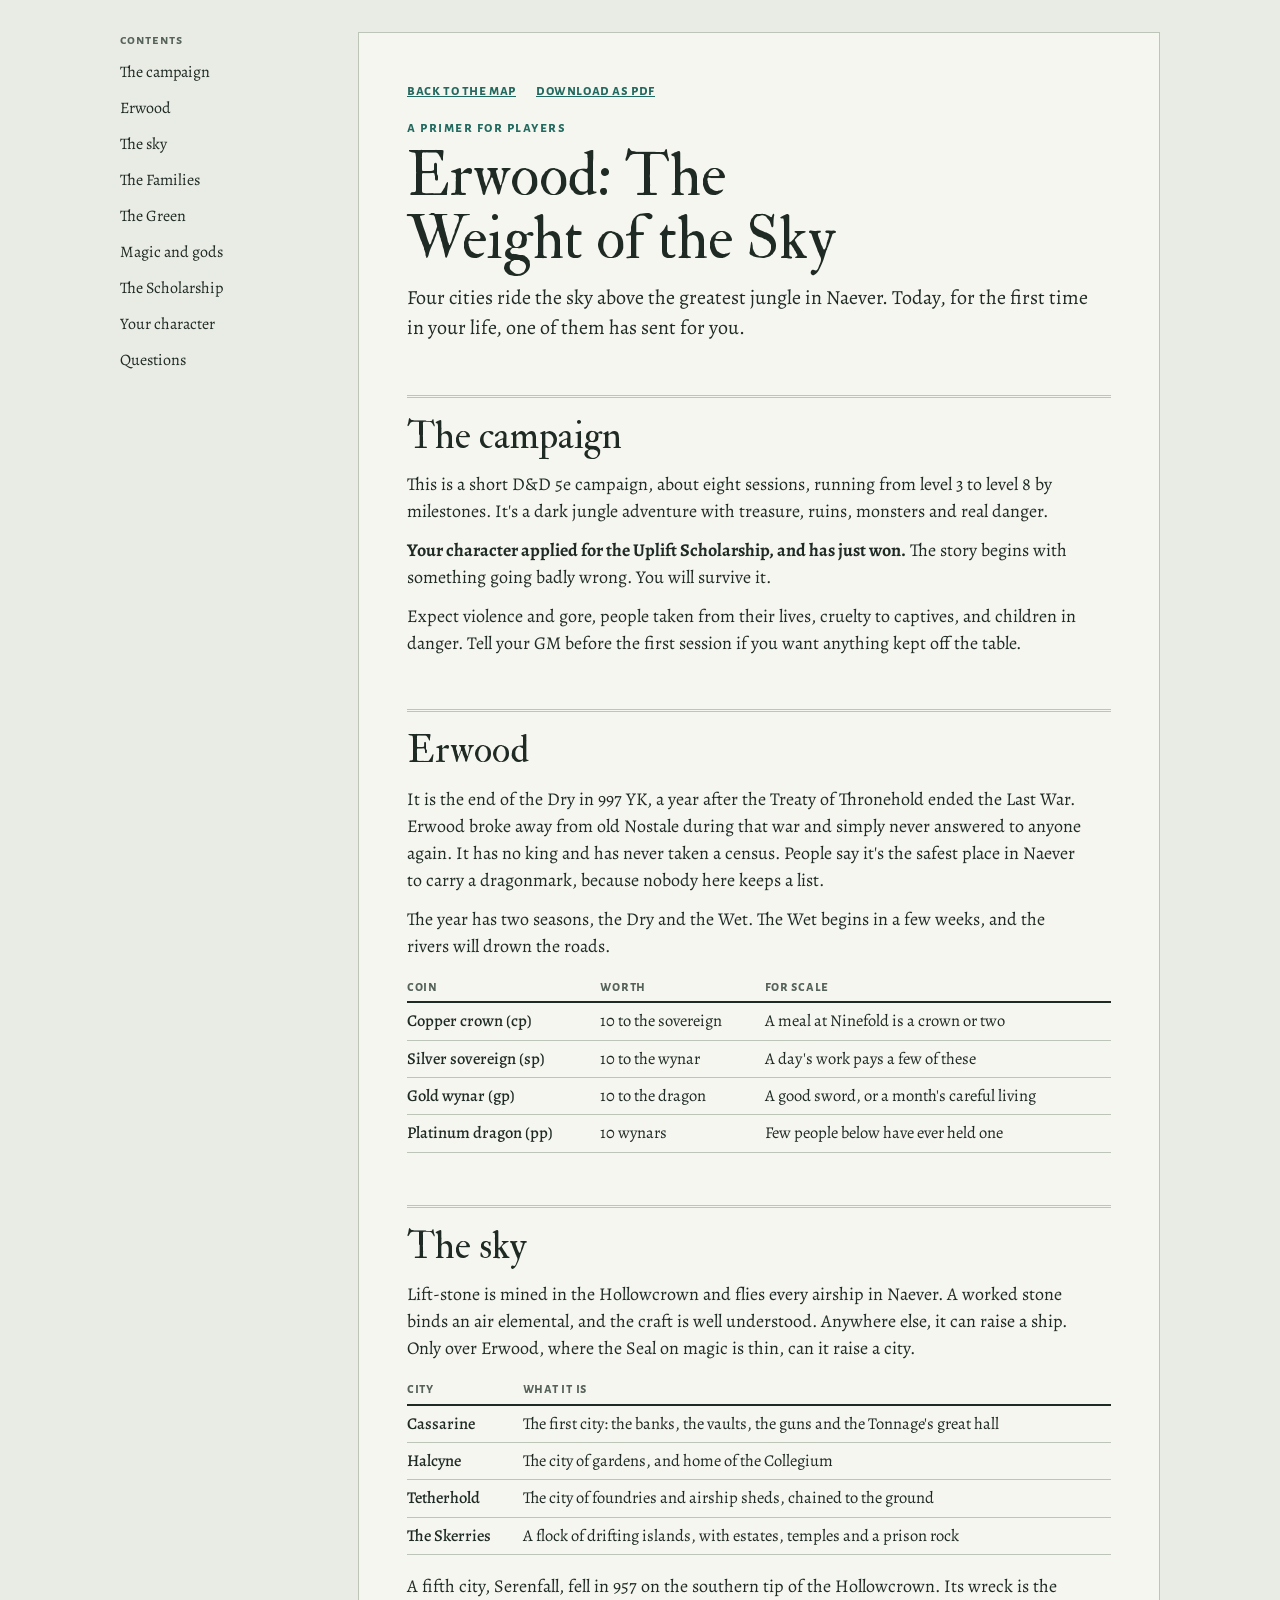
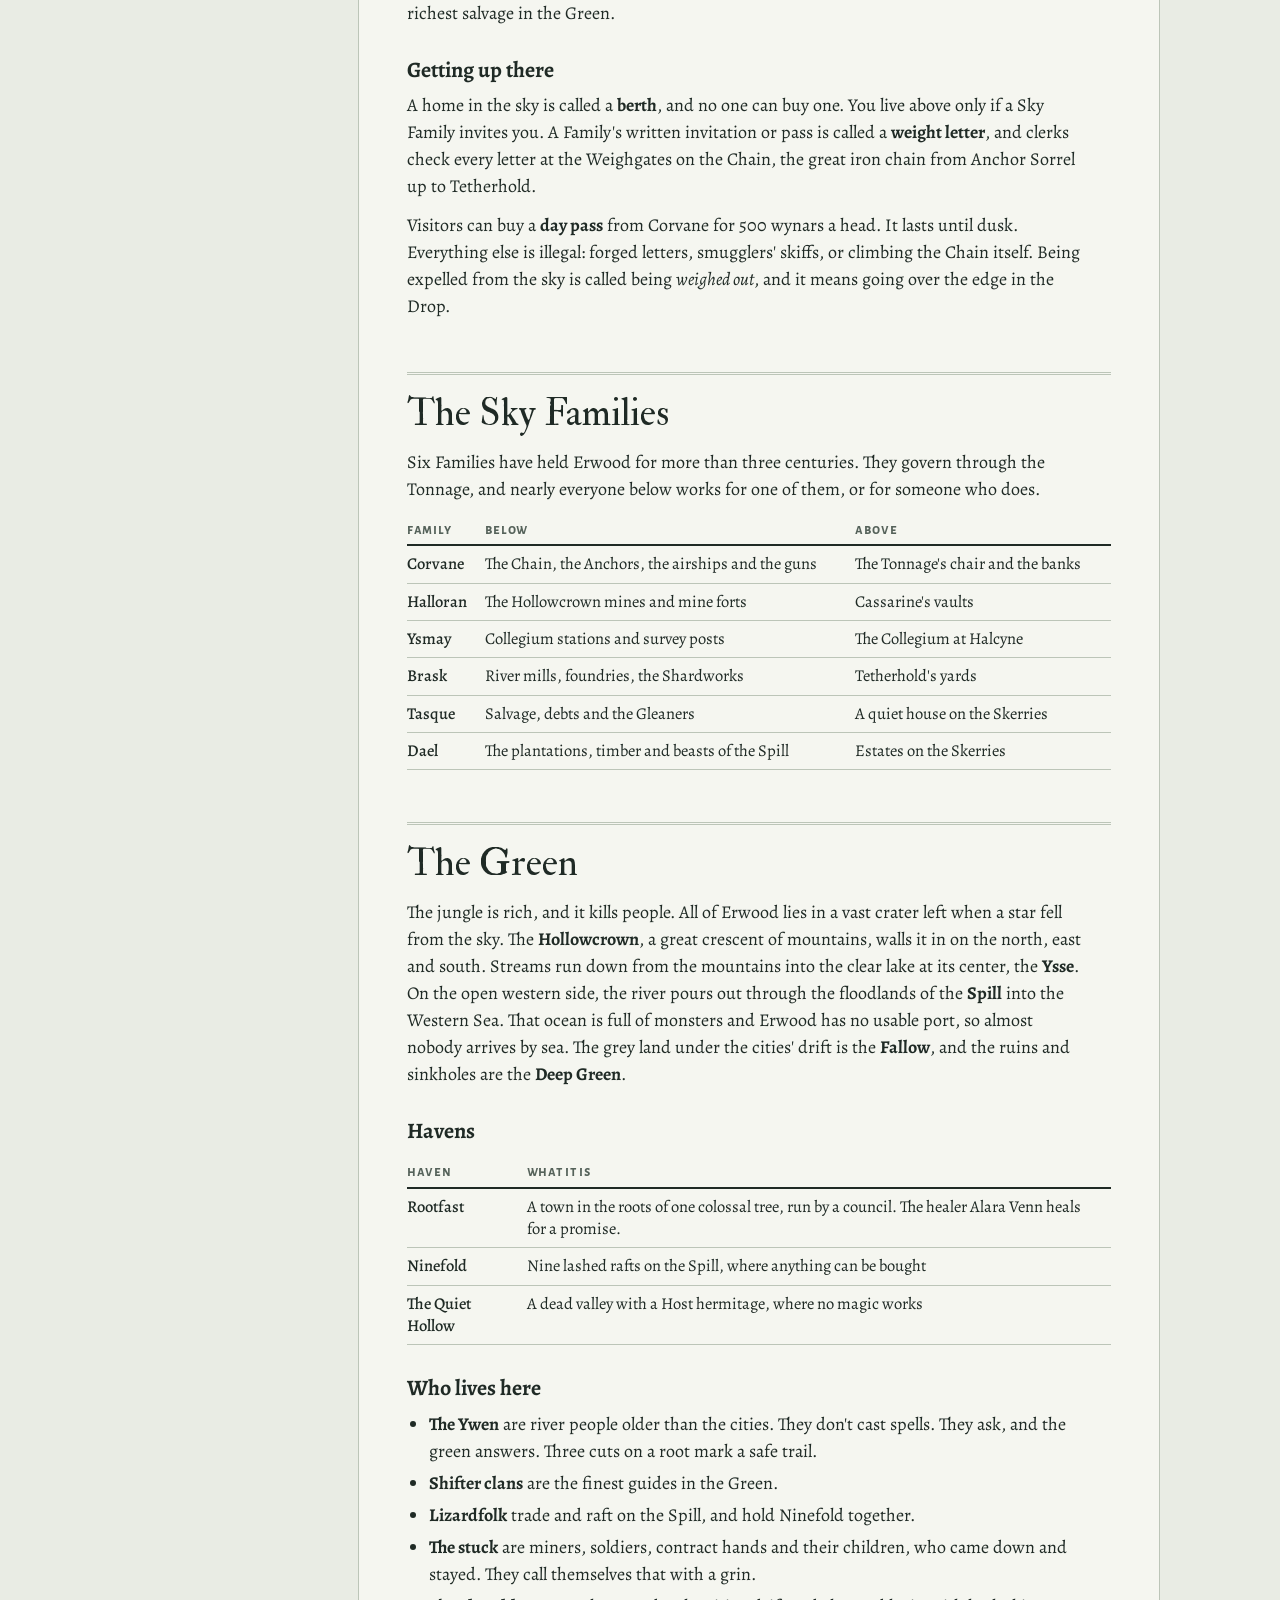
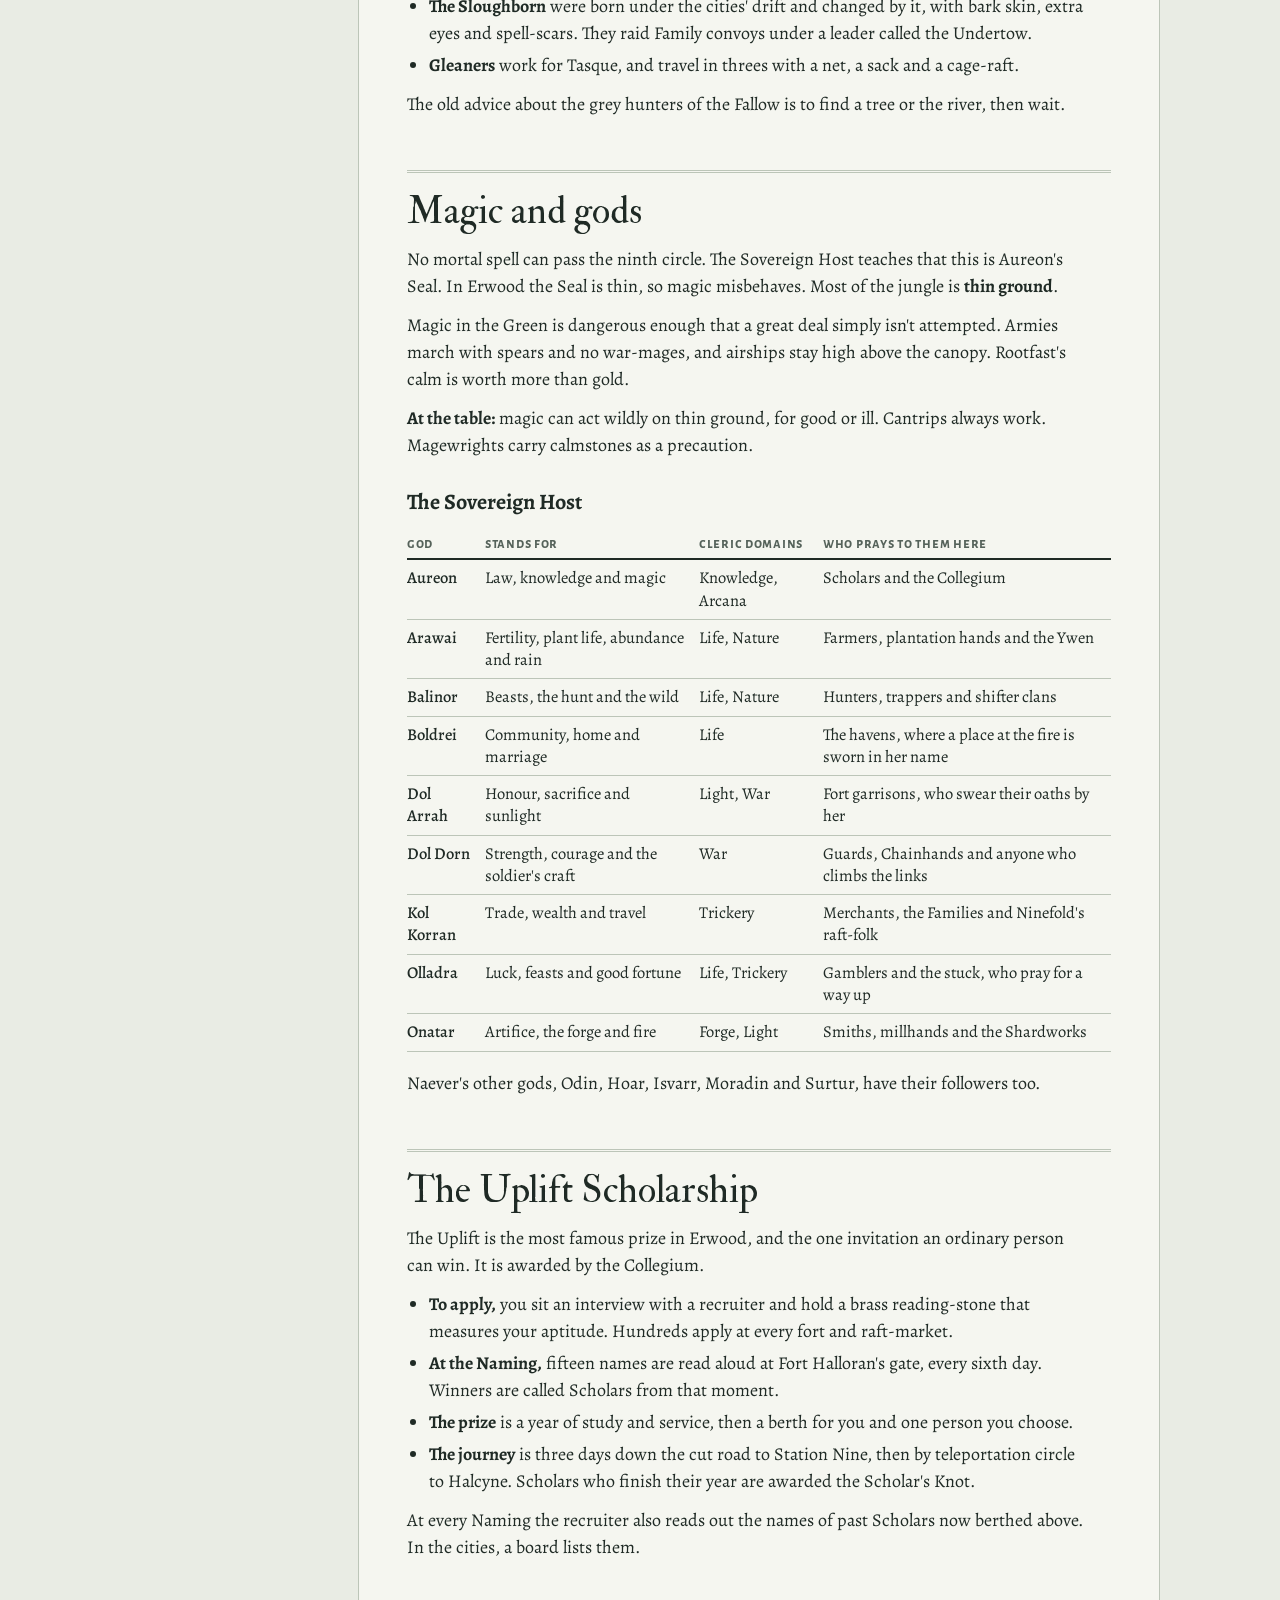
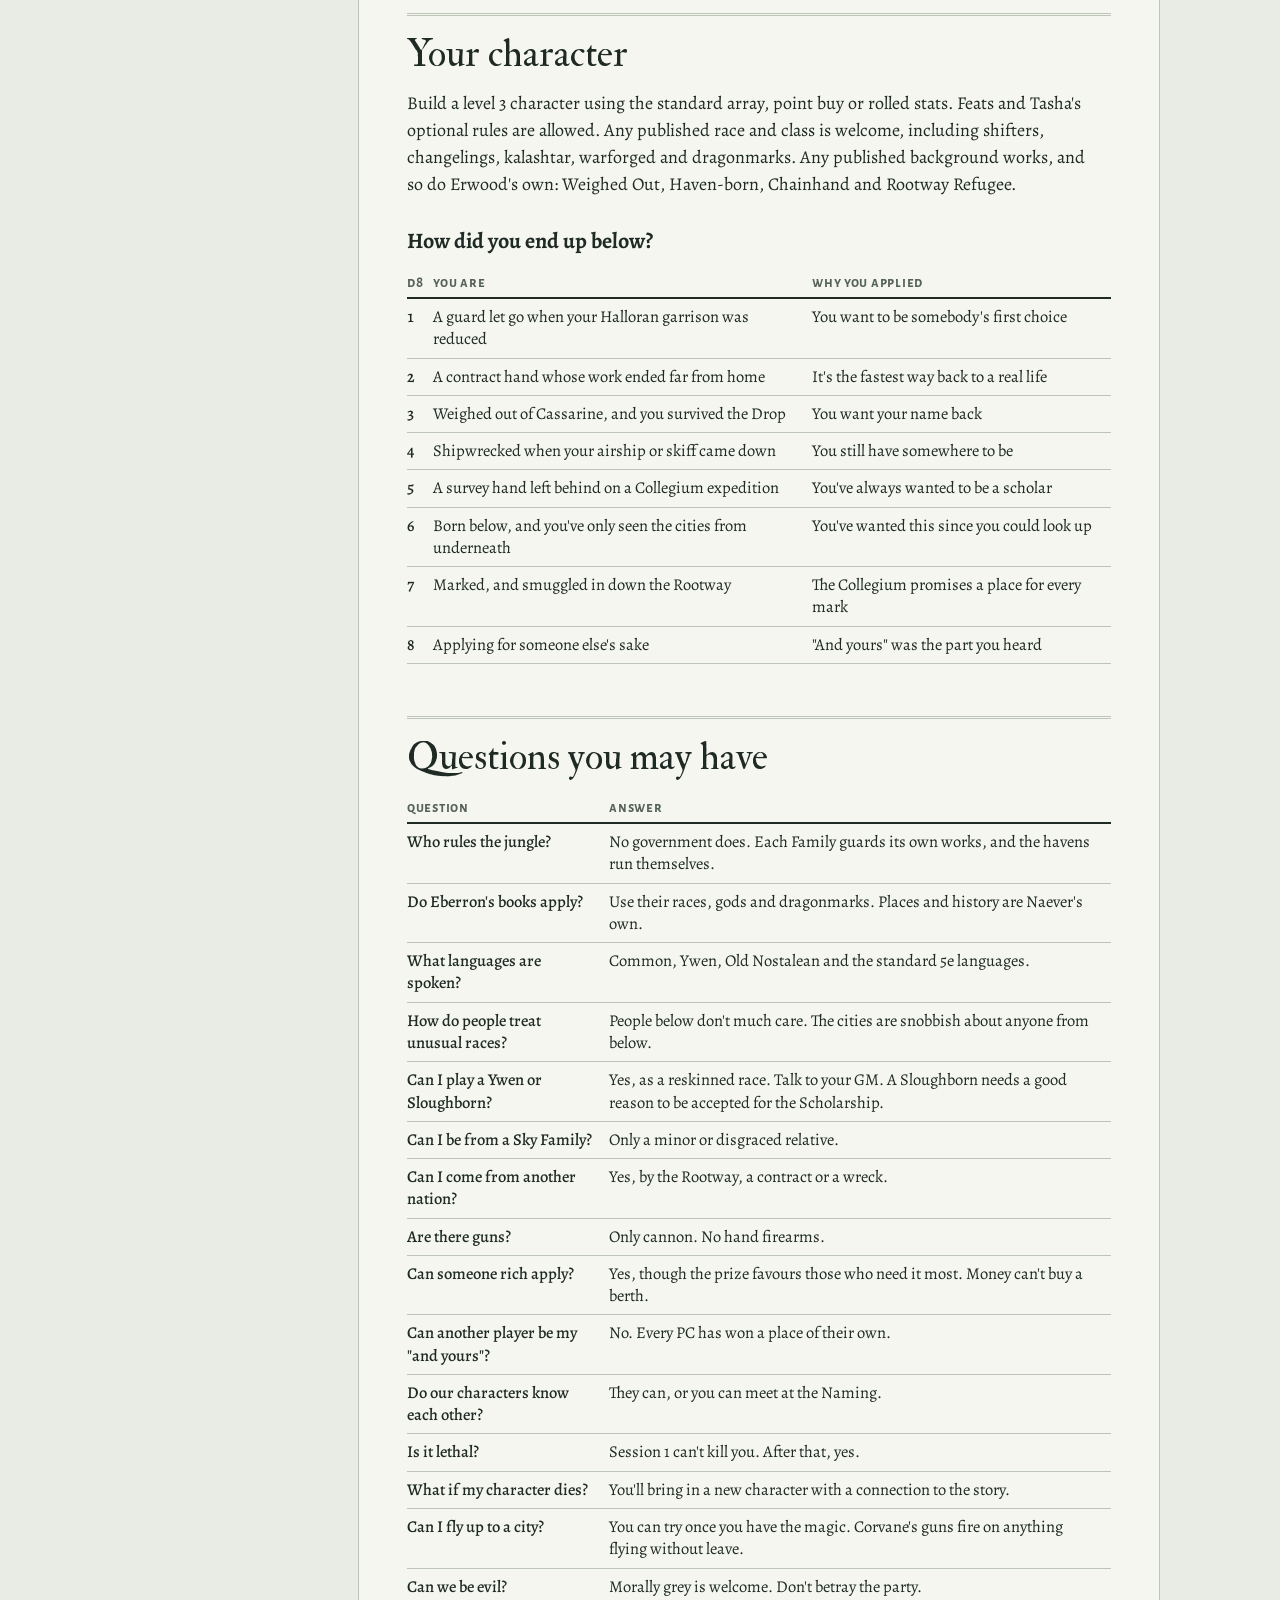
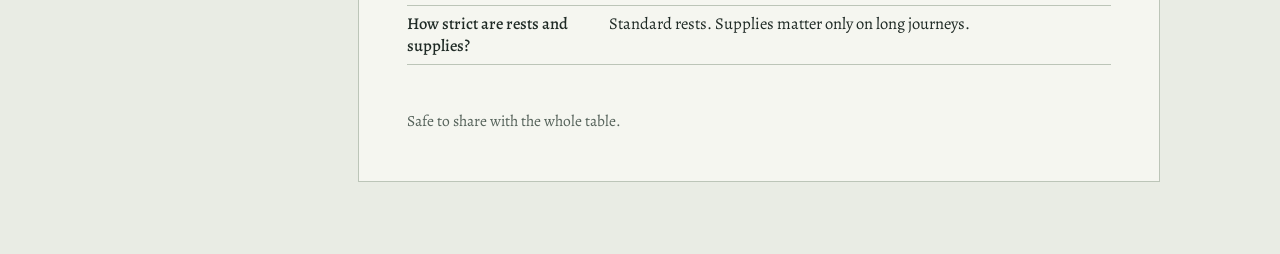
==== primer/index.html @ 92bdf9b3 "Add the player primer as a web page and PDF Co-Authored-By: Claude Opus 5.5 <noreply@anthropic.com> " ====
<!doctype html>
<html lang="en"><head><meta charset="utf-8"><meta name="viewport" content="width=device-width,initial-scale=1,viewport-fit=cover">
<title>Erwood Player Primer</title>
<link rel="preconnect" href="https://fonts.googleapis.com">
<link rel="stylesheet" href="https://fonts.googleapis.com/css2?family=Alegreya:ital,wght@0,400;0,500;0,700;1,400&family=Alegreya+Sans+SC:wght@500;700&family=IM+Fell+Double+Pica&display=swap">
<style>
/* Layout concept: a Collegium intake ledger, ruled entries with a narrow margin column for timing and purpose. */
:root{--bg:#e9ece4;--sheet:#f5f6f0;--ink:#1f2a25;--soft:#55625a;--rule:#bcc5b8;--verdigris:#22695f;--tint:#dbe7e0;--rust:#963f22;--rusttint:#f0e0d6;
--display:"IM Fell Double Pica","Iowan Old Style",Georgia,serif;--body:"Alegreya",Georgia,serif;--label:"Alegreya Sans SC","Gill Sans",sans-serif}
@media (prefers-color-scheme:dark){:root:not([data-theme="light"]){--bg:#161d1a;--sheet:#1e2723;--ink:#e4e9e1;--soft:#a2afa6;--rule:#3b4841;--verdigris:#74c4b4;--tint:#21362f;--rust:#e29a79;--rusttint:#3a2820;color-scheme:dark}}
:root[data-theme="dark"]{--bg:#161d1a;--sheet:#1e2723;--ink:#e4e9e1;--soft:#a2afa6;--rule:#3b4841;--verdigris:#74c4b4;--tint:#21362f;--rust:#e29a79;--rusttint:#3a2820;color-scheme:dark}
body{background:var(--bg);color:var(--ink);font:18px/1.5 var(--body)}
.page{display:grid;grid-template-columns:minmax(0,1fr);gap:28px;max-width:1120px;margin:0 auto;padding-inline:clamp(16px,4vw,40px);padding-block:32px 72px}
@media (min-width:980px){.page{grid-template-columns:210px minmax(0,1fr)}nav.toc{position:sticky;top:calc(env(safe-area-inset-top,0px) + 20px);align-self:start;max-height:calc(100vh - 40px);overflow-y:auto}}
nav.toc h2{font:700 14px/1.2 var(--label);letter-spacing:.08em;color:var(--soft);margin:0 0 8px;text-transform:lowercase}
nav.toc ol{list-style:none;margin:0;padding:0;display:flex;flex-wrap:wrap;gap:2px 16px}
@media (min-width:980px){nav.toc ol{display:block}}
nav.toc a{display:block;padding:3px 0;color:var(--ink);text-decoration:none;font-size:16px;border-bottom:1px solid transparent}
nav.toc a:hover,nav.toc a:focus-visible{color:var(--verdigris);border-bottom-color:var(--verdigris)}
main{min-width:0;background:var(--sheet);padding:clamp(18px,4vw,48px);border:1px solid var(--rule)}
header.title p.kicker{font:700 15px/1.2 var(--label);letter-spacing:.1em;color:var(--verdigris);margin:0 0 8px;text-transform:lowercase}
h1{font:400 clamp(38px,6vw,60px)/1.05 var(--display);margin:0 0 12px;text-wrap:balance}
header.title p.lede{font-size:20px;max-width:62ch;margin:0}
.stamp{display:inline-block;margin-top:16px;font:700 14px/1.3 var(--label);letter-spacing:.06em;color:var(--rust);border:1.5px solid var(--rust);padding:4px 10px;text-transform:lowercase}
section{margin-top:52px;padding-top:18px;border-top:3px double var(--rule);scroll-margin-top:16px}
h2{font:400 clamp(28px,4vw,38px)/1.1 var(--display);margin:0 0 14px;text-wrap:balance}
h3{font:700 22px/1.25 var(--body);margin:30px 0 8px;text-wrap:balance}
h4{font:700 16px/1.3 var(--label);letter-spacing:.06em;margin:18px 0 4px;color:var(--verdigris);text-transform:lowercase}
p,ul,ol.steps{max-width:68ch}
p{margin:0 0 12px}
ul,ol.steps{margin:0 0 12px;padding-left:22px}
li{margin:0 0 5px}
a{color:var(--verdigris)}
.read{background:var(--tint);padding:14px 18px 6px;margin:14px 0 16px;max-width:68ch;font-size:19px}
.read::before{content:"read aloud";display:block;font:700 13px/1 var(--label);letter-spacing:.1em;color:var(--verdigris);margin-bottom:8px}
.read p{font-style:italic}
.secret{background:var(--rusttint);padding:12px 16px 4px;margin:14px 0 16px;max-width:68ch}
.secret::before{content:"gm only";display:block;font:700 13px/1 var(--label);letter-spacing:.1em;color:var(--rust);margin-bottom:6px}
.scene{display:grid;grid-template-columns:minmax(0,1fr);gap:4px 24px;margin-top:30px;padding-top:12px;border-top:1px solid var(--rule)}
@media (min-width:700px){.scene{grid-template-columns:118px minmax(0,1fr)}}
.margin{font:500 15px/1.3 var(--label);letter-spacing:.03em;color:var(--soft)}
.margin b{display:block;font-size:20px;color:var(--ink);letter-spacing:0;font-weight:700}
.scene>div{min-width:0}
.scene h3{margin-top:0}
.tw{overflow-x:auto;margin:12px 0 18px}
table{border-collapse:collapse;width:100%;font-size:16.5px;line-height:1.35}
th{font:700 14.5px/1.2 var(--label);letter-spacing:.05em;text-align:left;color:var(--soft);border-bottom:2px solid var(--ink);padding:6px 10px 6px 0;vertical-align:bottom;text-transform:lowercase}
td{border-bottom:1px solid var(--rule);padding:7px 12px 7px 0;vertical-align:top}
td:first-child{font-weight:500}
.num{font-variant-numeric:tabular-nums}
.cards{display:grid;grid-template-columns:repeat(auto-fit,minmax(min(100%,300px),1fr));gap:0 28px}
.npc{border-top:1px solid var(--rule);padding:12px 0 14px;min-width:0}
.npc h3{margin:0;font-size:21px}
.npc .role{color:var(--soft);font-size:16px;margin:0 0 8px}
.npc dl{display:grid;grid-template-columns:62px minmax(0,1fr);gap:2px 10px;margin:0;font-size:16.5px;line-height:1.35}
.npc dt{font:700 14px/1.5 var(--label);color:var(--verdigris);text-transform:lowercase}
.npc dd{margin:0}
.piece{border:1px dashed var(--soft);padding:12px 14px;margin:0;min-width:0}
.piece h4{margin:0 0 4px}
.piece p{margin:0;font-style:italic}
.pieces{display:grid;grid-template-columns:repeat(auto-fit,minmax(min(100%,260px),1fr));gap:12px}
.new{font:700 12.5px/1 var(--label);color:var(--verdigris);border:1px solid var(--verdigris);padding:1px 4px;letter-spacing:.04em;white-space:nowrap}
footer{margin-top:44px;color:var(--soft);font-size:15.5px}
:focus-visible{outline:2px solid var(--verdigris);outline-offset:2px}
</style>
<style>
*{box-sizing:border-box}body{margin:0}.links{display:flex;flex-wrap:wrap;gap:6px 20px;margin:0 0 18px;font:700 15px/1.3 var(--label);letter-spacing:.04em;text-transform:lowercase}
@media print{@page{margin:17mm 16mm}:root{--bg:#fff;--sheet:#fff;--ink:#1a1f1b;--soft:#4c5349;--rule:#bbb;--verdigris:#1d5a51}body{background:#fff;font-size:11.5pt;line-height:1.38}nav.toc,.links,footer{display:none!important}.page{display:block;padding:0;max-width:none}main{border:0;padding:0;background:#fff}section{margin-top:22px;padding-top:10px}h1{font-size:34pt}h2{font-size:21pt}h3{font-size:14pt}h2,h3{break-after:avoid}tr{break-inside:avoid}table{font-size:10.5pt}p,ul,ol.steps{max-width:none}a{color:inherit;text-decoration:none}}
</style>
</head><body>


<div class="page">
<nav class="toc" aria-label="Contents"><h2>Contents</h2><ol>
<li><a href="#pitch">The campaign</a></li><li><a href="#world">Erwood</a></li><li><a href="#cities">The sky</a></li><li><a href="#families">The Families</a></li><li><a href="#green">The Green</a></li><li><a href="#magic">Magic and gods</a></li><li><a href="#uplift">The Scholarship</a></li><li><a href="#character">Your character</a></li><li><a href="#faq">Questions</a></li>
</ol></nav>
<main>
<p class="links"><a href="../">Back to the map</a><a href="erwood-player-primer.pdf">Download as PDF</a></p><header class="title"><p class="kicker">a primer for players</p><h1>Erwood: The Weight of the Sky</h1>
<p class="lede">Four cities ride the sky above the greatest jungle in Naever. Today, for the first time in your life, one of them has sent for you.</p></header>

<section id="pitch"><h2>The campaign</h2>
<p>This is a short D&amp;D 5e campaign, about eight sessions, running from level 3 to level 8 by milestones. It's a dark jungle adventure with treasure, ruins, monsters and real danger.</p>
<p><strong>Your character applied for the Uplift Scholarship, and has just won.</strong> The story begins with something going badly wrong. You will survive it.</p>
<p>Expect violence and gore, people taken from their lives, cruelty to captives, and children in danger. Tell your GM before the first session if you want anything kept off the table.</p>
</section>

<section id="world"><h2>Erwood</h2>
<p>It is the end of the Dry in 997 YK, a year after the Treaty of Thronehold ended the Last War. Erwood broke away from old Nostale during that war and simply never answered to anyone again. It has no king and has never taken a census. People say it's the safest place in Naever to carry a dragonmark, because nobody here keeps a list.</p>
<p>The year has two seasons, the Dry and the Wet. The Wet begins in a few weeks, and the rivers will drown the roads.</p>
<div class="tw"><table><thead><tr><th>Coin</th><th>Worth</th><th>For scale</th></tr></thead><tbody>
<tr><td>Copper crown (cp)</td><td>10 to the sovereign</td><td>A meal at Ninefold is a crown or two</td></tr>
<tr><td>Silver sovereign (sp)</td><td>10 to the wynar</td><td>A day's work pays a few of these</td></tr>
<tr><td>Gold wynar (gp)</td><td>10 to the dragon</td><td>A good sword, or a month's careful living</td></tr>
<tr><td>Platinum dragon (pp)</td><td>10 wynars</td><td>Few people below have ever held one</td></tr>
</tbody></table></div>
</section>

<section id="cities"><h2>The sky</h2>
<p>Lift-stone is mined in the Hollowcrown and flies every airship in Naever. A worked stone binds an air elemental, and the craft is well understood. Anywhere else, it can raise a ship. Only over Erwood, where the Seal on magic is thin, can it raise a city.</p>
<div class="tw"><table><thead><tr><th>City</th><th>What it is</th></tr></thead><tbody>
<tr><td>Cassarine</td><td>The first city: the banks, the vaults, the guns and the Tonnage's great hall</td></tr>
<tr><td>Halcyne</td><td>The city of gardens, and home of the Collegium</td></tr>
<tr><td>Tetherhold</td><td>The city of foundries and airship sheds, chained to the ground</td></tr>
<tr><td>The Skerries</td><td>A flock of drifting islands, with estates, temples and a prison rock</td></tr>
</tbody></table></div>
<p>A fifth city, Serenfall, fell in 957 on the southern tip of the Hollowcrown. Its wreck is the richest salvage in the Green.</p>
<h3>Getting up there</h3>
<p>A home in the sky is called a <strong>berth</strong>, and no one can buy one. You live above only if a Sky Family invites you. A Family's written invitation or pass is called a <strong>weight letter</strong>, and clerks check every letter at the Weighgates on the Chain, the great iron chain from Anchor Sorrel up to Tetherhold.</p>
<p>Visitors can buy a <strong>day pass</strong> from Corvane for 500 wynars a head. It lasts until dusk. Everything else is illegal: forged letters, smugglers' skiffs, or climbing the Chain itself. Being expelled from the sky is called being <em>weighed out</em>, and it means going over the edge in the Drop.</p>
</section>

<section id="families"><h2>The Sky Families</h2>
<p>Six Families have held Erwood for more than three centuries. They govern through the Tonnage, and nearly everyone below works for one of them, or for someone who does.</p>
<div class="tw"><table><thead><tr><th>Family</th><th>Below</th><th>Above</th></tr></thead><tbody>
<tr><td>Corvane</td><td>The Chain, the Anchors, the airships and the guns</td><td>The Tonnage's chair and the banks</td></tr>
<tr><td>Halloran</td><td>The Hollowcrown mines and mine forts</td><td>Cassarine's vaults</td></tr>
<tr><td>Ysmay</td><td>Collegium stations and survey posts</td><td>The Collegium at Halcyne</td></tr>
<tr><td>Brask</td><td>River mills, foundries, the Shardworks</td><td>Tetherhold's yards</td></tr>
<tr><td>Tasque</td><td>Salvage, debts and the Gleaners</td><td>A quiet house on the Skerries</td></tr>
<tr><td>Dael</td><td>The plantations, timber and beasts of the Spill</td><td>Estates on the Skerries</td></tr>
</tbody></table></div>
</section>

<section id="green"><h2>The Green</h2>
<p>The jungle is rich, and it kills people. All of Erwood lies in a vast crater left when a star fell from the sky. The <strong>Hollowcrown</strong>, a great crescent of mountains, walls it in on the north, east and south. Streams run down from the mountains into the clear lake at its center, the <strong>Ysse</strong>. On the open western side, the river pours out through the floodlands of the <strong>Spill</strong> into the Western Sea. That ocean is full of monsters and Erwood has no usable port, so almost nobody arrives by sea. The grey land under the cities' drift is the <strong>Fallow</strong>, and the ruins and sinkholes are the <strong>Deep Green</strong>.</p>
<h3>Havens</h3>
<div class="tw"><table><thead><tr><th>Haven</th><th>What it is</th></tr></thead><tbody>
<tr><td>Rootfast</td><td>A town in the roots of one colossal tree, run by a council. The healer Alara Venn heals for a promise.</td></tr>
<tr><td>Ninefold</td><td>Nine lashed rafts on the Spill, where anything can be bought</td></tr>
<tr><td>The Quiet Hollow</td><td>A dead valley with a Host hermitage, where no magic works</td></tr>
</tbody></table></div>
<h3>Who lives here</h3>
<ul>
<li><strong>The Ywen</strong> are river people older than the cities. They don't cast spells. They ask, and the green answers. Three cuts on a root mark a safe trail.</li>
<li><strong>Shifter clans</strong> are the finest guides in the Green.</li>
<li><strong>Lizardfolk</strong> trade and raft on the Spill, and hold Ninefold together.</li>
<li><strong>The stuck</strong> are miners, soldiers, contract hands and their children, who came down and stayed. They call themselves that with a grin.</li>
<li><strong>The Sloughborn</strong> were born under the cities' drift and changed by it, with bark skin, extra eyes and spell-scars. They raid Family convoys under a leader called the Undertow.</li>
<li><strong>Gleaners</strong> work for Tasque, and travel in threes with a net, a sack and a cage-raft.</li>
</ul>
<p>The old advice about the grey hunters of the Fallow is to find a tree or the river, then wait.</p>
</section>

<section id="magic"><h2>Magic and gods</h2>
<p>No mortal spell can pass the ninth circle. The Sovereign Host teaches that this is Aureon's Seal. In Erwood the Seal is thin, so magic misbehaves. Most of the jungle is <strong>thin ground</strong>.</p>
<p>Magic in the Green is dangerous enough that a great deal simply isn't attempted. Armies march with spears and no war-mages, and airships stay high above the canopy. Rootfast's calm is worth more than gold.</p>
<p><strong>At the table:</strong> magic can act wildly on thin ground, for good or ill. Cantrips always work. Magewrights carry calmstones as a precaution.</p>
<h3>The Sovereign Host</h3>
<div class="tw"><table><thead><tr><th>God</th><th>Stands for</th><th>Cleric domains</th><th>Who prays to them here</th></tr></thead><tbody><tr><td>Aureon</td><td>Law, knowledge and magic</td><td>Knowledge, Arcana</td><td>Scholars and the Collegium</td></tr><tr><td>Arawai</td><td>Fertility, plant life, abundance and rain</td><td>Life, Nature</td><td>Farmers, plantation hands and the Ywen</td></tr><tr><td>Balinor</td><td>Beasts, the hunt and the wild</td><td>Life, Nature</td><td>Hunters, trappers and shifter clans</td></tr><tr><td>Boldrei</td><td>Community, home and marriage</td><td>Life</td><td>The havens, where a place at the fire is sworn in her name</td></tr><tr><td>Dol Arrah</td><td>Honour, sacrifice and sunlight</td><td>Light, War</td><td>Fort garrisons, who swear their oaths by her</td></tr><tr><td>Dol Dorn</td><td>Strength, courage and the soldier's craft</td><td>War</td><td>Guards, Chainhands and anyone who climbs the links</td></tr><tr><td>Kol Korran</td><td>Trade, wealth and travel</td><td>Trickery</td><td>Merchants, the Families and Ninefold's raft-folk</td></tr><tr><td>Olladra</td><td>Luck, feasts and good fortune</td><td>Life, Trickery</td><td>Gamblers and the stuck, who pray for a way up</td></tr><tr><td>Onatar</td><td>Artifice, the forge and fire</td><td>Forge, Light</td><td>Smiths, millhands and the Shardworks</td></tr></tbody></table></div>
<p>Naever's other gods, Odin, Hoar, Isvarr, Moradin and Surtur, have their followers too.</p>
</section>

<section id="uplift"><h2>The Uplift Scholarship</h2>
<p>The Uplift is the most famous prize in Erwood, and the one invitation an ordinary person can win. It is awarded by the Collegium.</p>
<ul>
<li><strong>To apply,</strong> you sit an interview with a recruiter and hold a brass reading-stone that measures your aptitude. Hundreds apply at every fort and raft-market.</li>
<li><strong>At the Naming,</strong> fifteen names are read aloud at Fort Halloran's gate, every sixth day. Winners are called Scholars from that moment.</li>
<li><strong>The prize</strong> is a year of study and service, then a berth for you and one person you choose.</li>
<li><strong>The journey</strong> is three days down the cut road to Station Nine, then by teleportation circle to Halcyne. Scholars who finish their year are awarded the Scholar's Knot.</li>
</ul>
<p>At every Naming the recruiter also reads out the names of past Scholars now berthed above. In the cities, a board lists them.</p>
</section>

<section id="character"><h2>Your character</h2>
<p>Build a level 3 character using the standard array, point buy or rolled stats. Feats and Tasha's optional rules are allowed. Any published race and class is welcome, including shifters, changelings, kalashtar, warforged and dragonmarks. Any published background works, and so do Erwood's own: Weighed Out, Haven-born, Chainhand and Rootway Refugee.</p>
<h3>How did you end up below?</h3>
<div class="tw"><table><thead><tr><th>d8</th><th>You are</th><th>Why you applied</th></tr></thead><tbody>
<tr><td class="num">1</td><td>A guard let go when your Halloran garrison was reduced</td><td>You want to be somebody's first choice</td></tr>
<tr><td class="num">2</td><td>A contract hand whose work ended far from home</td><td>It's the fastest way back to a real life</td></tr>
<tr><td class="num">3</td><td>Weighed out of Cassarine, and you survived the Drop</td><td>You want your name back</td></tr>
<tr><td class="num">4</td><td>Shipwrecked when your airship or skiff came down</td><td>You still have somewhere to be</td></tr>
<tr><td class="num">5</td><td>A survey hand left behind on a Collegium expedition</td><td>You've always wanted to be a scholar</td></tr>
<tr><td class="num">6</td><td>Born below, and you've only seen the cities from underneath</td><td>You've wanted this since you could look up</td></tr>
<tr><td class="num">7</td><td>Marked, and smuggled in down the Rootway</td><td>The Collegium promises a place for every mark</td></tr>
<tr><td class="num">8</td><td>Applying for someone else's sake</td><td>"And yours" was the part you heard</td></tr>
</tbody></table></div>
</section>

<section id="faq"><h2>Questions you may have</h2>
<div class="tw"><table><thead><tr><th>Question</th><th>Answer</th></tr></thead><tbody>
<tr><td>Who rules the jungle?</td><td>No government does. Each Family guards its own works, and the havens run themselves.</td></tr>
<tr><td>Do Eberron's books apply?</td><td>Use their races, gods and dragonmarks. Places and history are Naever's own.</td></tr>
<tr><td>What languages are spoken?</td><td>Common, Ywen, Old Nostalean and the standard 5e languages.</td></tr>
<tr><td>How do people treat unusual races?</td><td>People below don't much care. The cities are snobbish about anyone from below.</td></tr>
<tr><td>Can I play a Ywen or Sloughborn?</td><td>Yes, as a reskinned race. Talk to your GM. A Sloughborn needs a good reason to be accepted for the Scholarship.</td></tr>
<tr><td>Can I be from a Sky Family?</td><td>Only a minor or disgraced relative.</td></tr>
<tr><td>Can I come from another nation?</td><td>Yes, by the Rootway, a contract or a wreck.</td></tr>
<tr><td>Are there guns?</td><td>Only cannon. No hand firearms.</td></tr>
<tr><td>Can someone rich apply?</td><td>Yes, though the prize favours those who need it most. Money can't buy a berth.</td></tr>
<tr><td>Can another player be my "and yours"?</td><td>No. Every PC has won a place of their own.</td></tr>
<tr><td>Do our characters know each other?</td><td>They can, or you can meet at the Naming.</td></tr>
<tr><td>Is it lethal?</td><td>Session 1 can't kill you. After that, yes.</td></tr>
<tr><td>What if my character dies?</td><td>You'll bring in a new character with a connection to the story.</td></tr>
<tr><td>Can I fly up to a city?</td><td>You can try once you have the magic. Corvane's guns fire on anything flying without leave.</td></tr>
<tr><td>Can we be evil?</td><td>Morally grey is welcome. Don't betray the party.</td></tr>
<tr><td>How strict are rests and supplies?</td><td>Standard rests. Supplies matter only on long journeys.</td></tr>
</tbody></table></div>
</section>
<footer>Safe to share with the whole table.</footer>
</main></div>

</body></html>
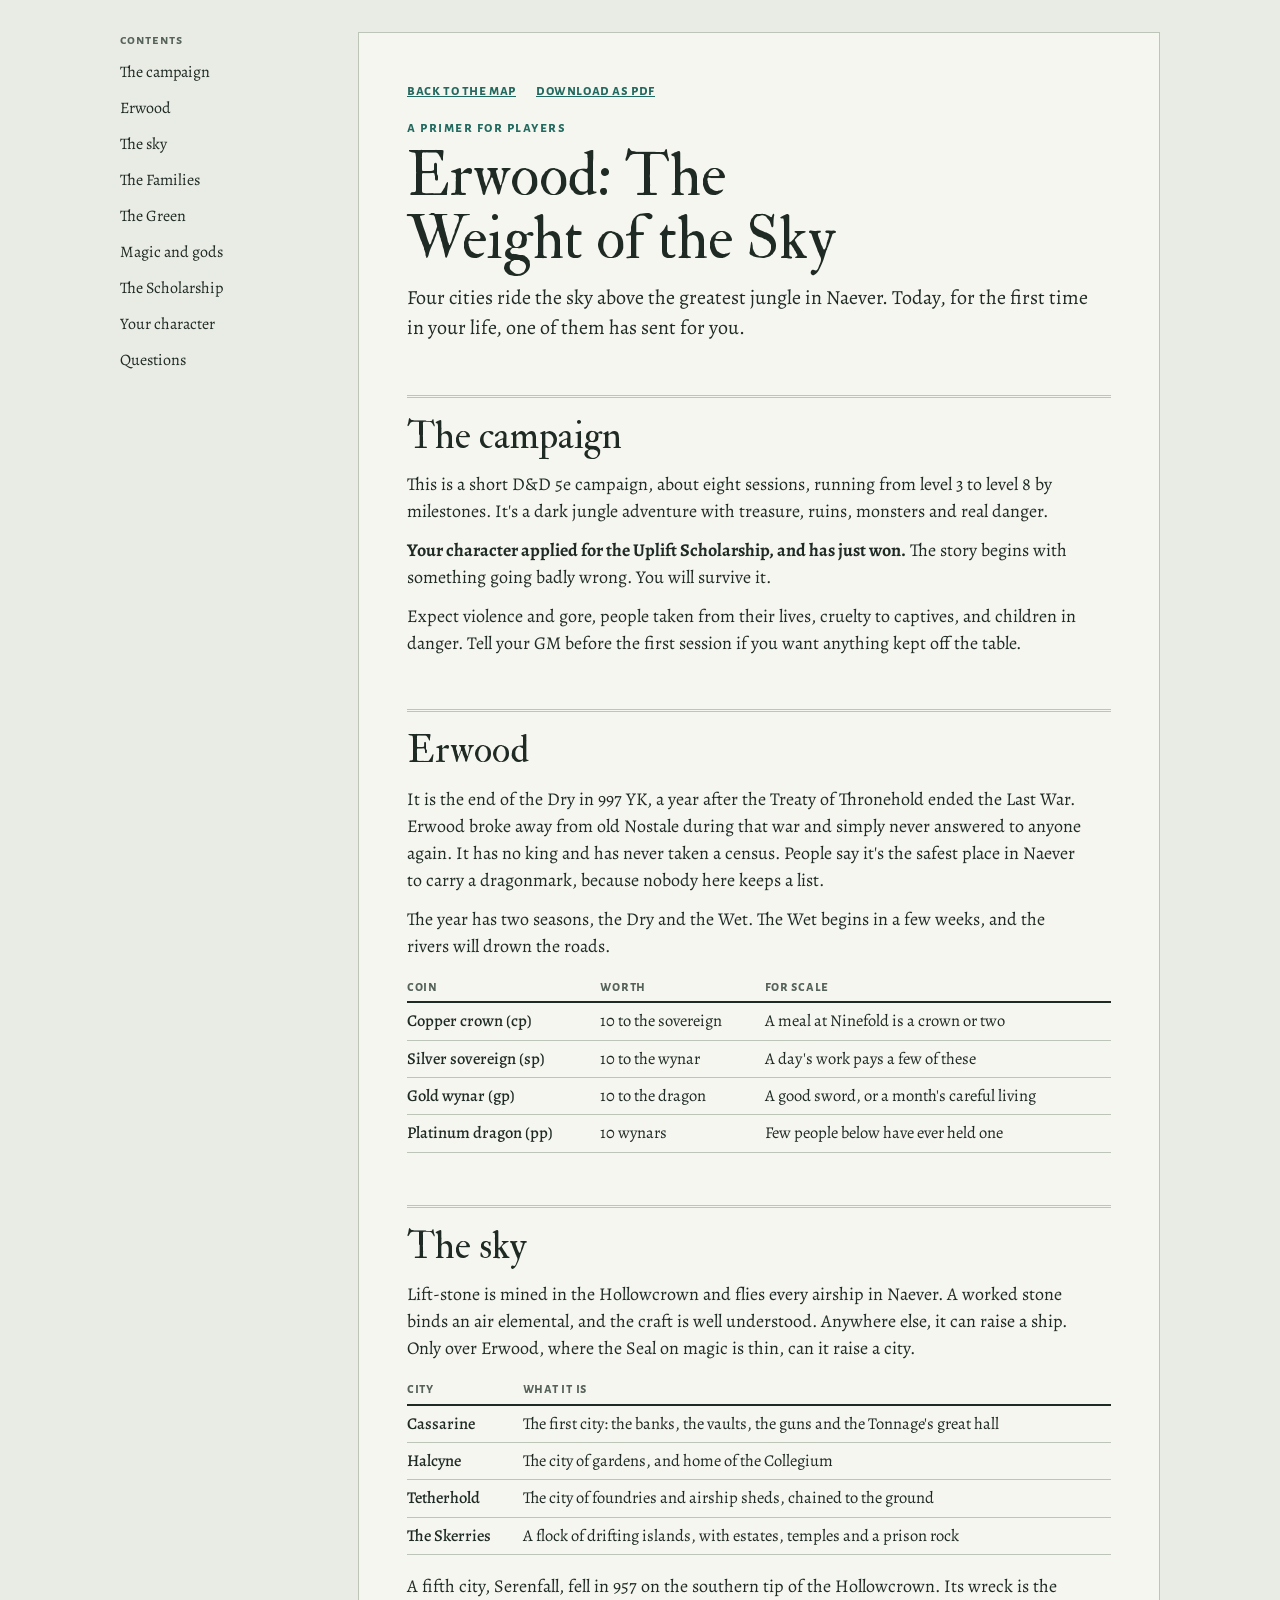
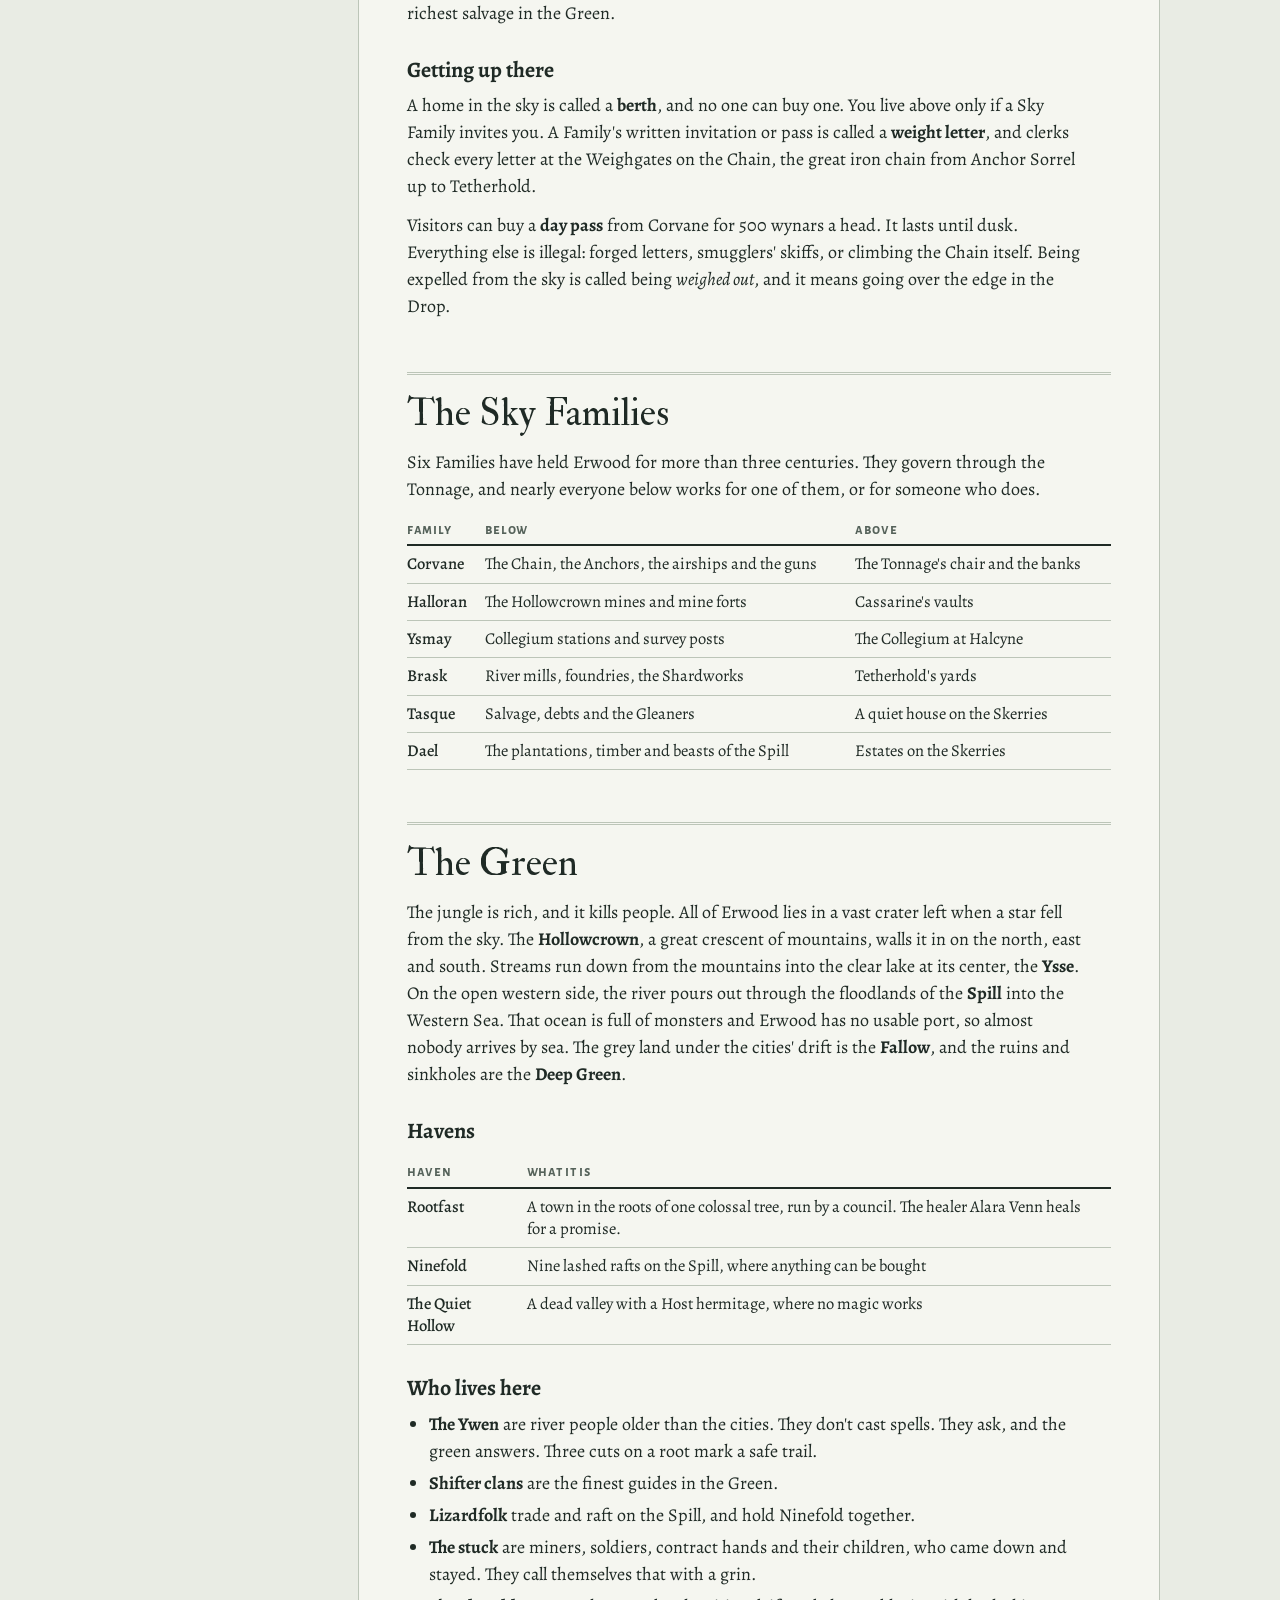
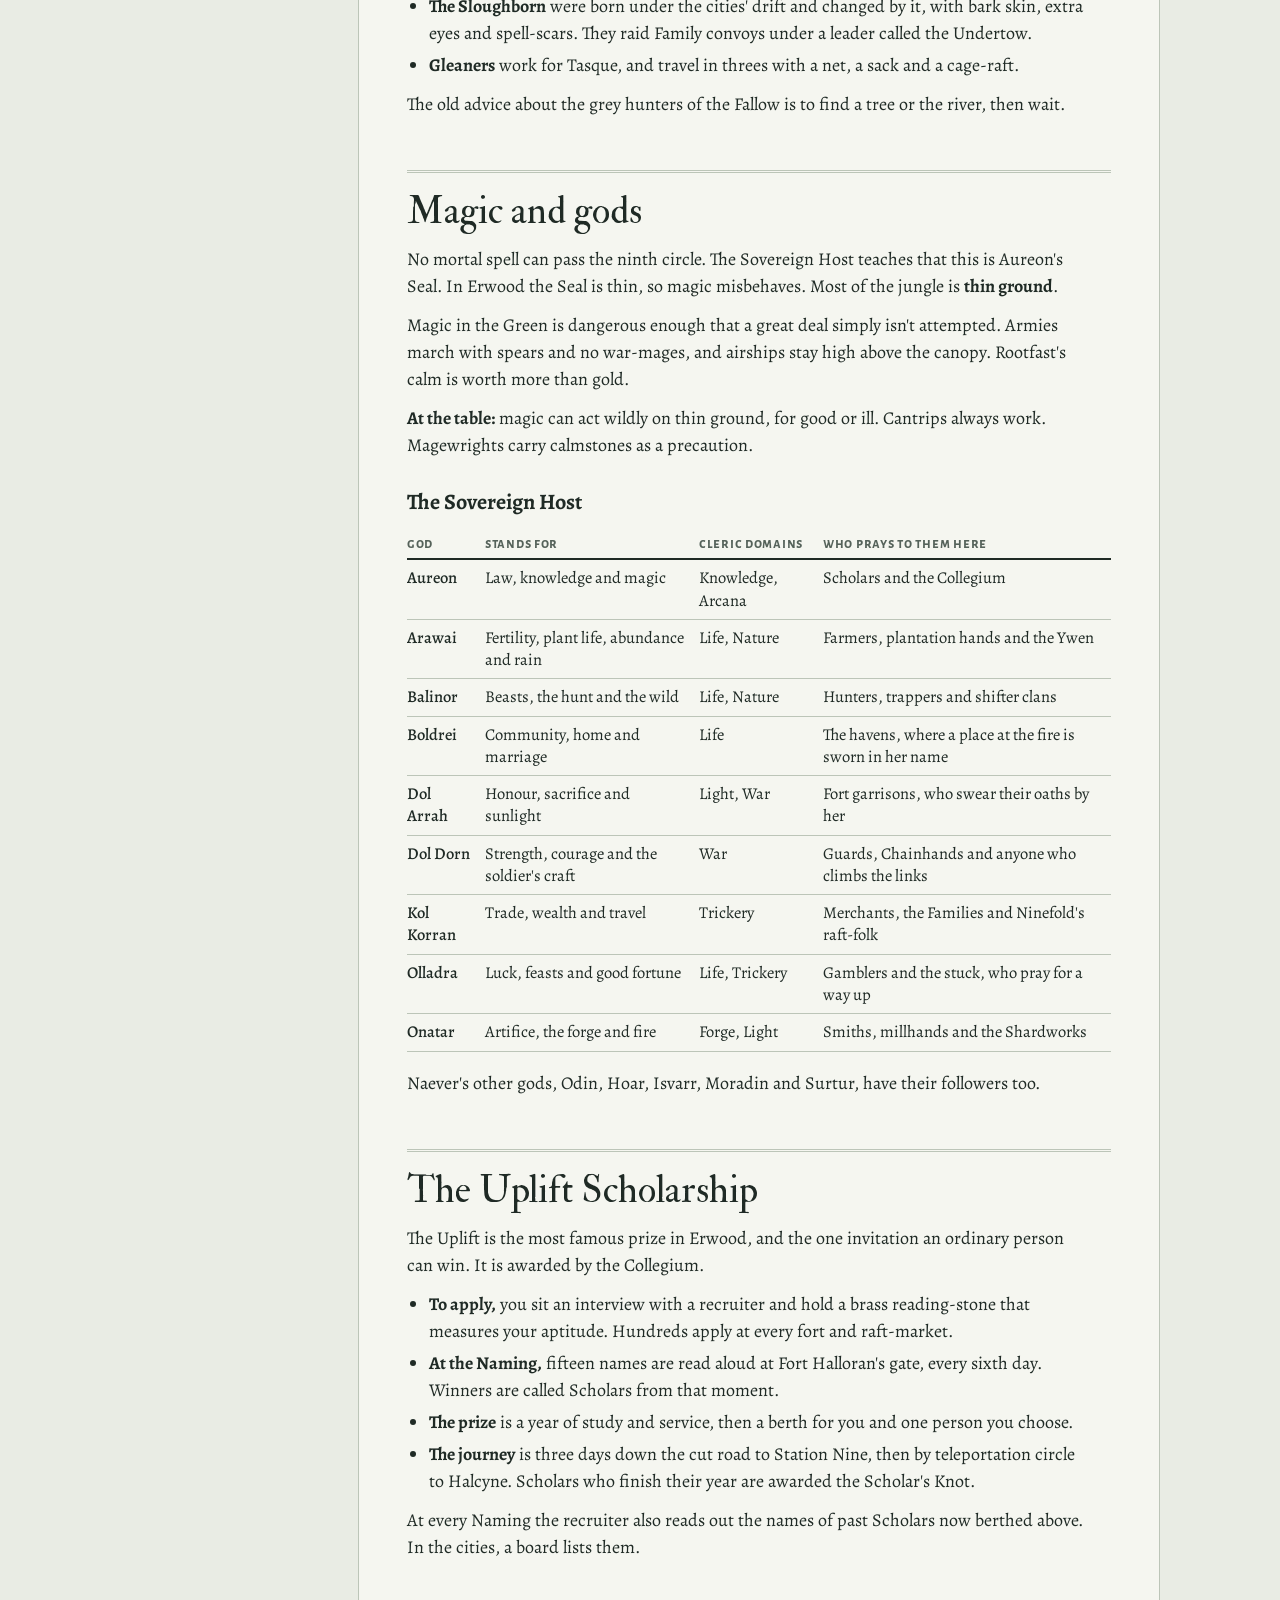
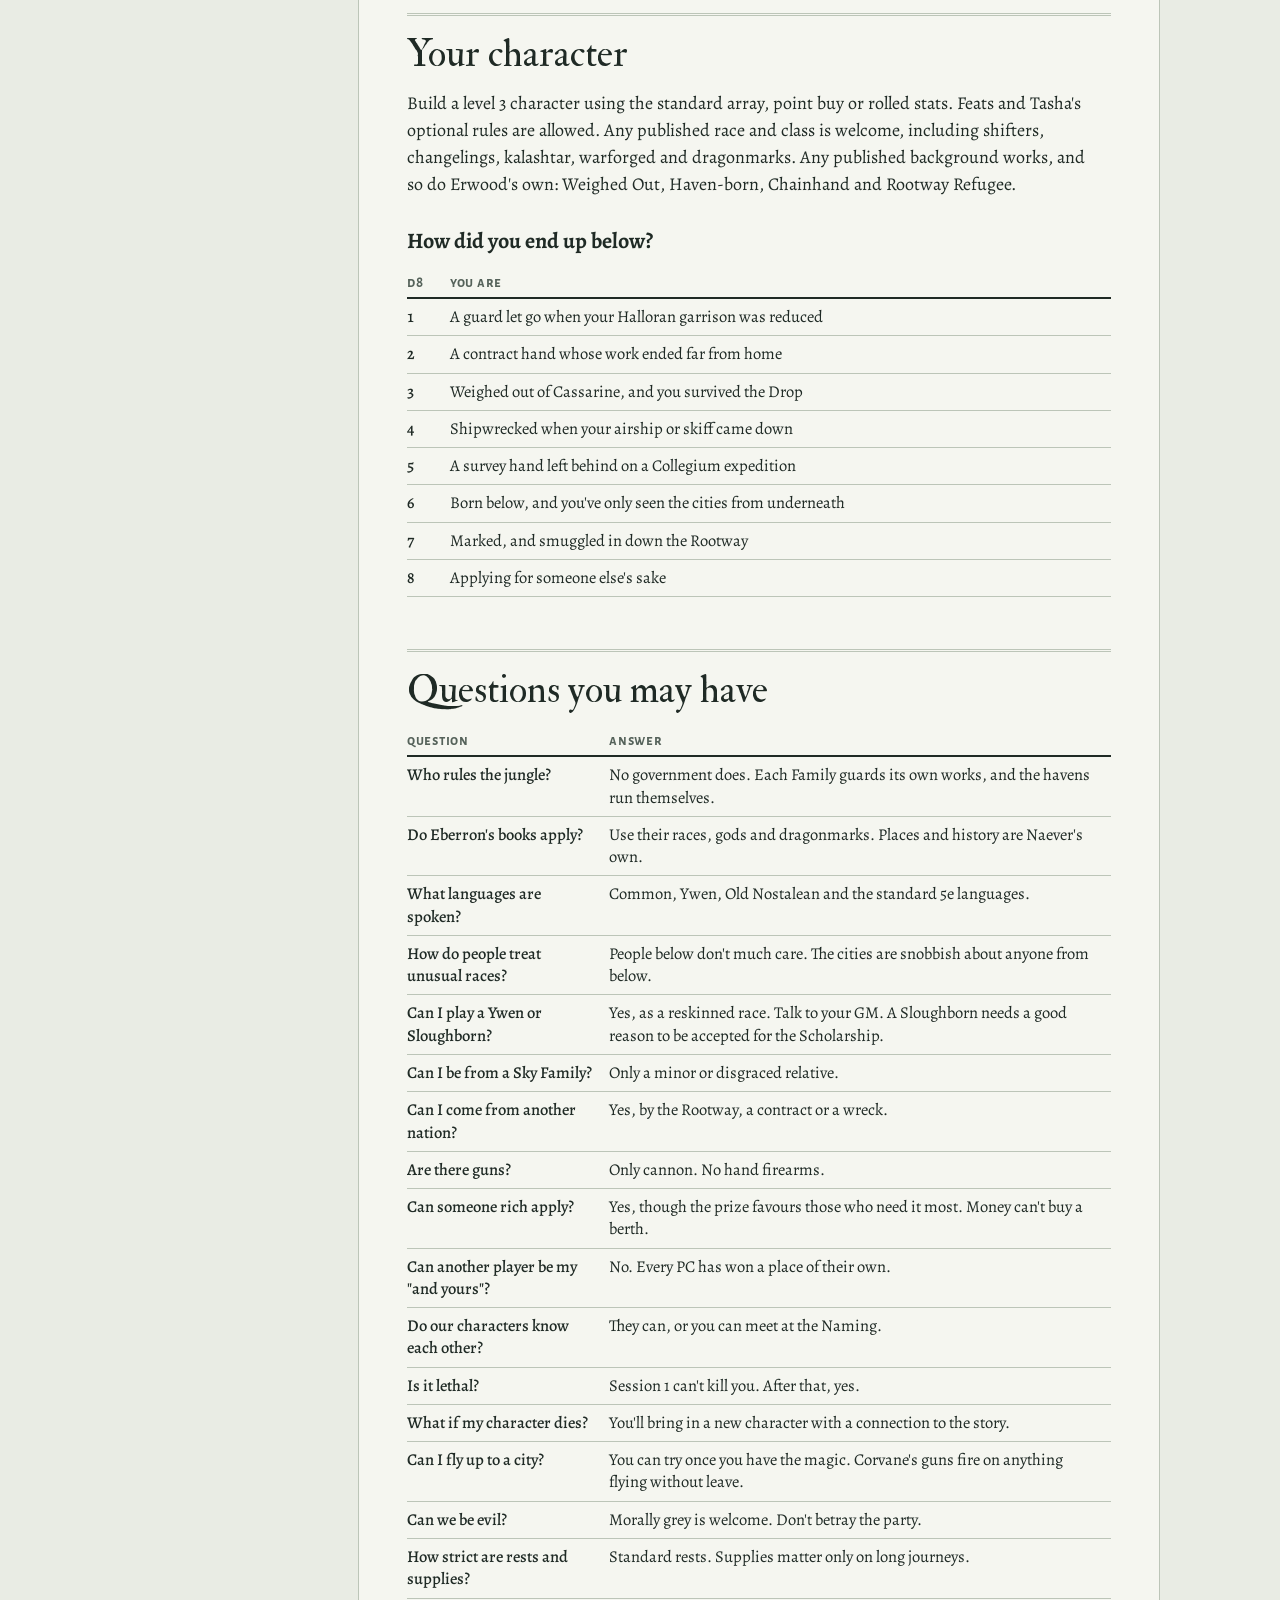
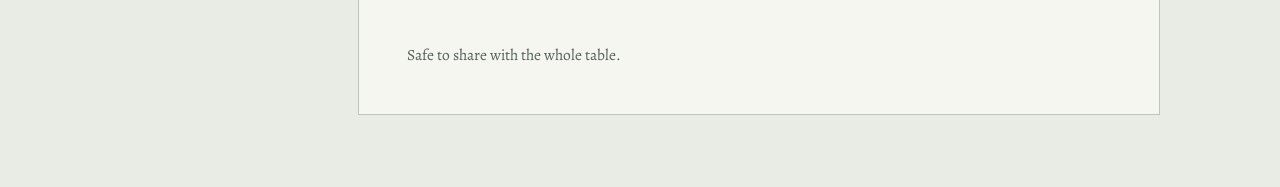
==== commit 111a4495: "Remove the reason column from the primer's background table Co-Authored-By: Claude Opus 5.5 <noreply" ====
--- a/primer/index.html
+++ b/primer/index.html
@@ -164,15 +164,15 @@
 <section id="character"><h2>Your character</h2>
 <p>Build a level 3 character using the standard array, point buy or rolled stats. Feats and Tasha's optional rules are allowed. Any published race and class is welcome, including shifters, changelings, kalashtar, warforged and dragonmarks. Any published background works, and so do Erwood's own: Weighed Out, Haven-born, Chainhand and Rootway Refugee.</p>
 <h3>How did you end up below?</h3>
-<div class="tw"><table><thead><tr><th>d8</th><th>You are</th><th>Why you applied</th></tr></thead><tbody>
-<tr><td class="num">1</td><td>A guard let go when your Halloran garrison was reduced</td><td>You want to be somebody's first choice</td></tr>
-<tr><td class="num">2</td><td>A contract hand whose work ended far from home</td><td>It's the fastest way back to a real life</td></tr>
-<tr><td class="num">3</td><td>Weighed out of Cassarine, and you survived the Drop</td><td>You want your name back</td></tr>
-<tr><td class="num">4</td><td>Shipwrecked when your airship or skiff came down</td><td>You still have somewhere to be</td></tr>
-<tr><td class="num">5</td><td>A survey hand left behind on a Collegium expedition</td><td>You've always wanted to be a scholar</td></tr>
-<tr><td class="num">6</td><td>Born below, and you've only seen the cities from underneath</td><td>You've wanted this since you could look up</td></tr>
-<tr><td class="num">7</td><td>Marked, and smuggled in down the Rootway</td><td>The Collegium promises a place for every mark</td></tr>
-<tr><td class="num">8</td><td>Applying for someone else's sake</td><td>"And yours" was the part you heard</td></tr>
+<div class="tw"><table><thead><tr><th>d8</th><th>You are</th></tr></thead><tbody>
+<tr><td class="num">1</td><td>A guard let go when your Halloran garrison was reduced</td></tr>
+<tr><td class="num">2</td><td>A contract hand whose work ended far from home</td></tr>
+<tr><td class="num">3</td><td>Weighed out of Cassarine, and you survived the Drop</td></tr>
+<tr><td class="num">4</td><td>Shipwrecked when your airship or skiff came down</td></tr>
+<tr><td class="num">5</td><td>A survey hand left behind on a Collegium expedition</td></tr>
+<tr><td class="num">6</td><td>Born below, and you've only seen the cities from underneath</td></tr>
+<tr><td class="num">7</td><td>Marked, and smuggled in down the Rootway</td></tr>
+<tr><td class="num">8</td><td>Applying for someone else's sake</td></tr>
 </tbody></table></div>
 </section>
 
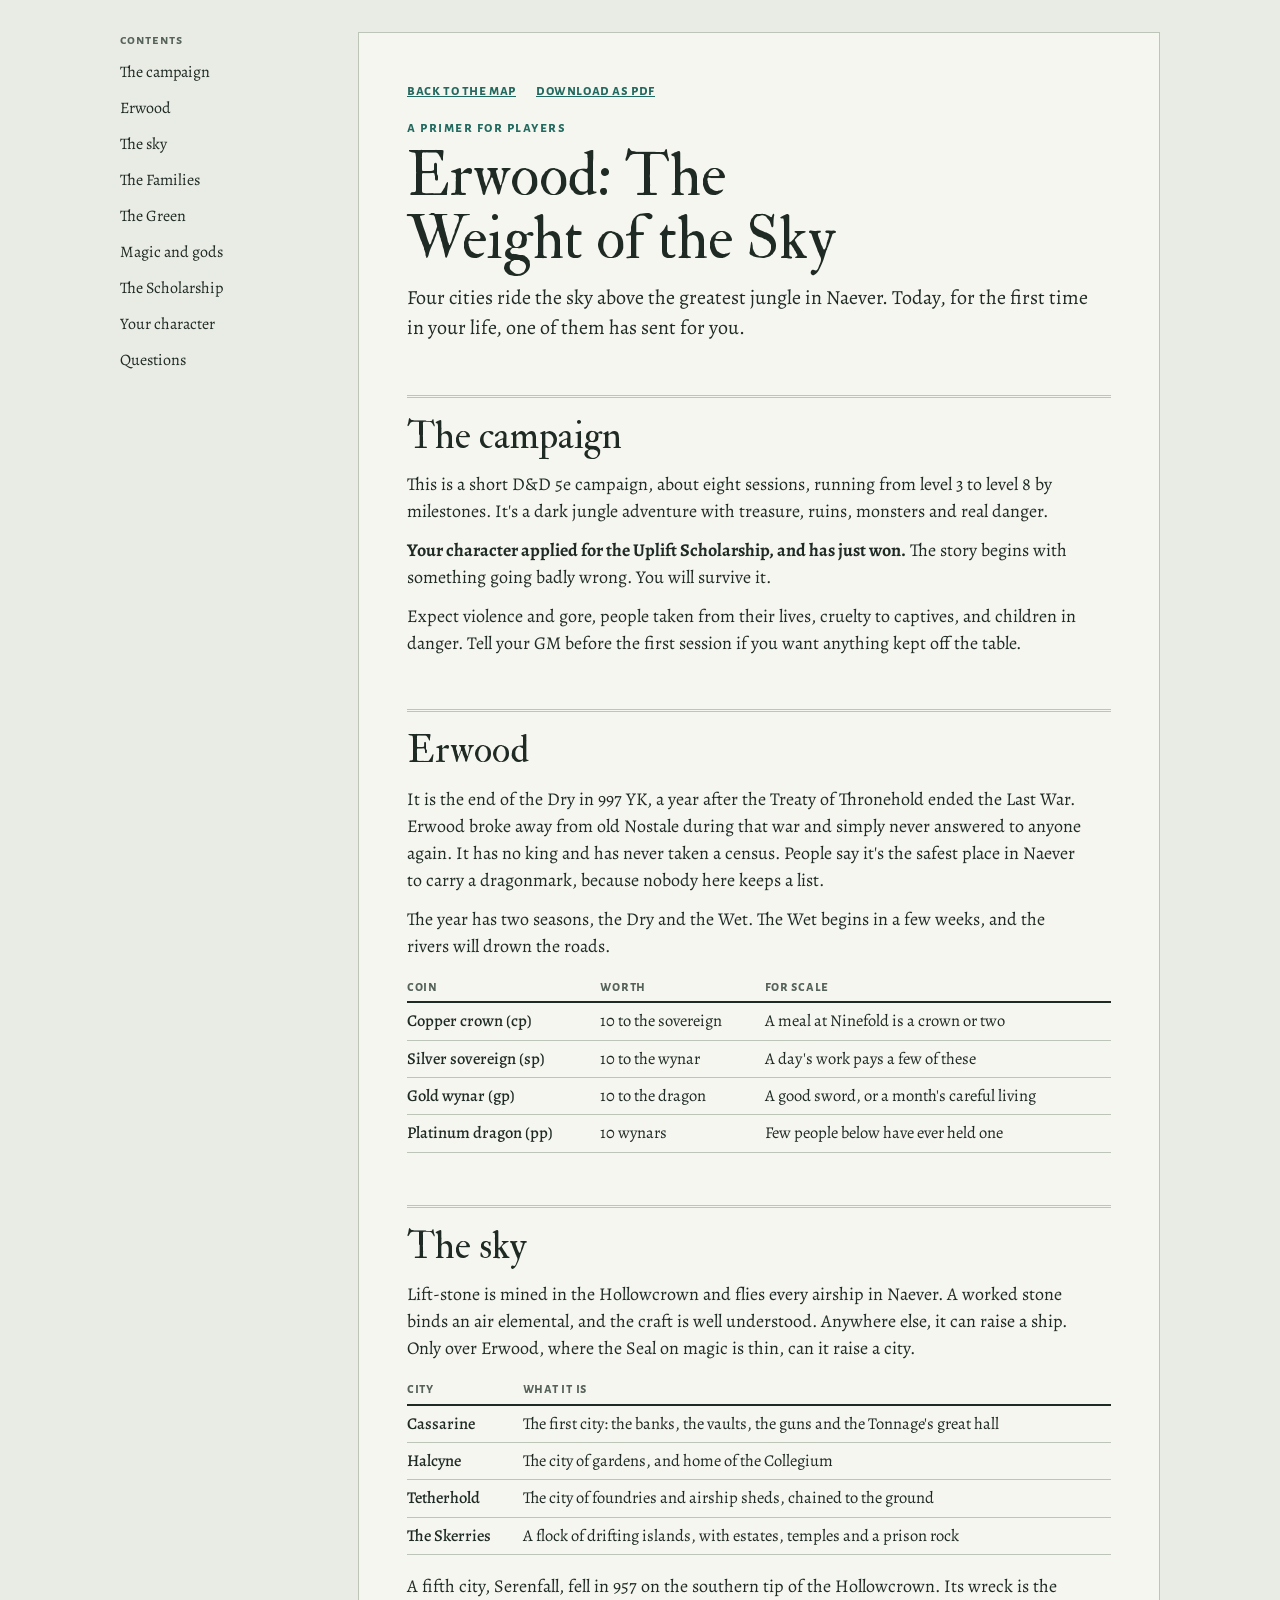
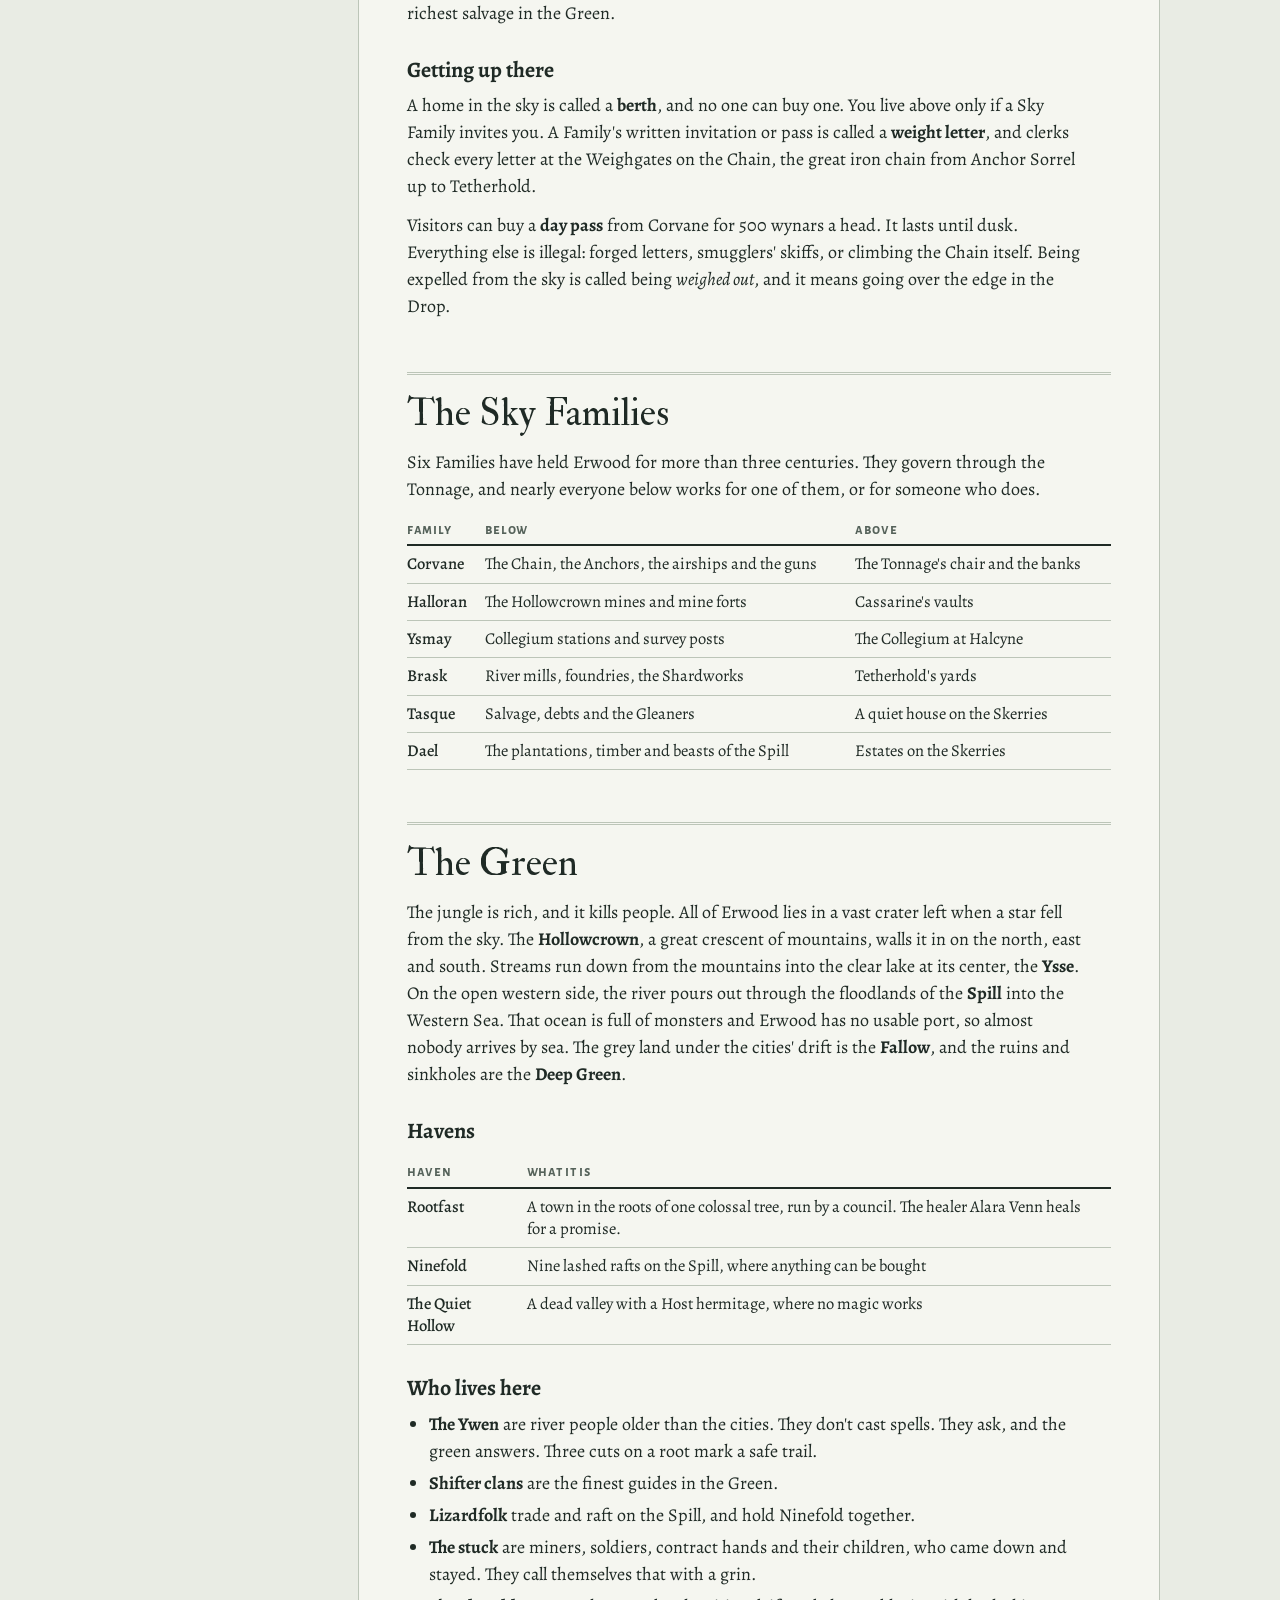
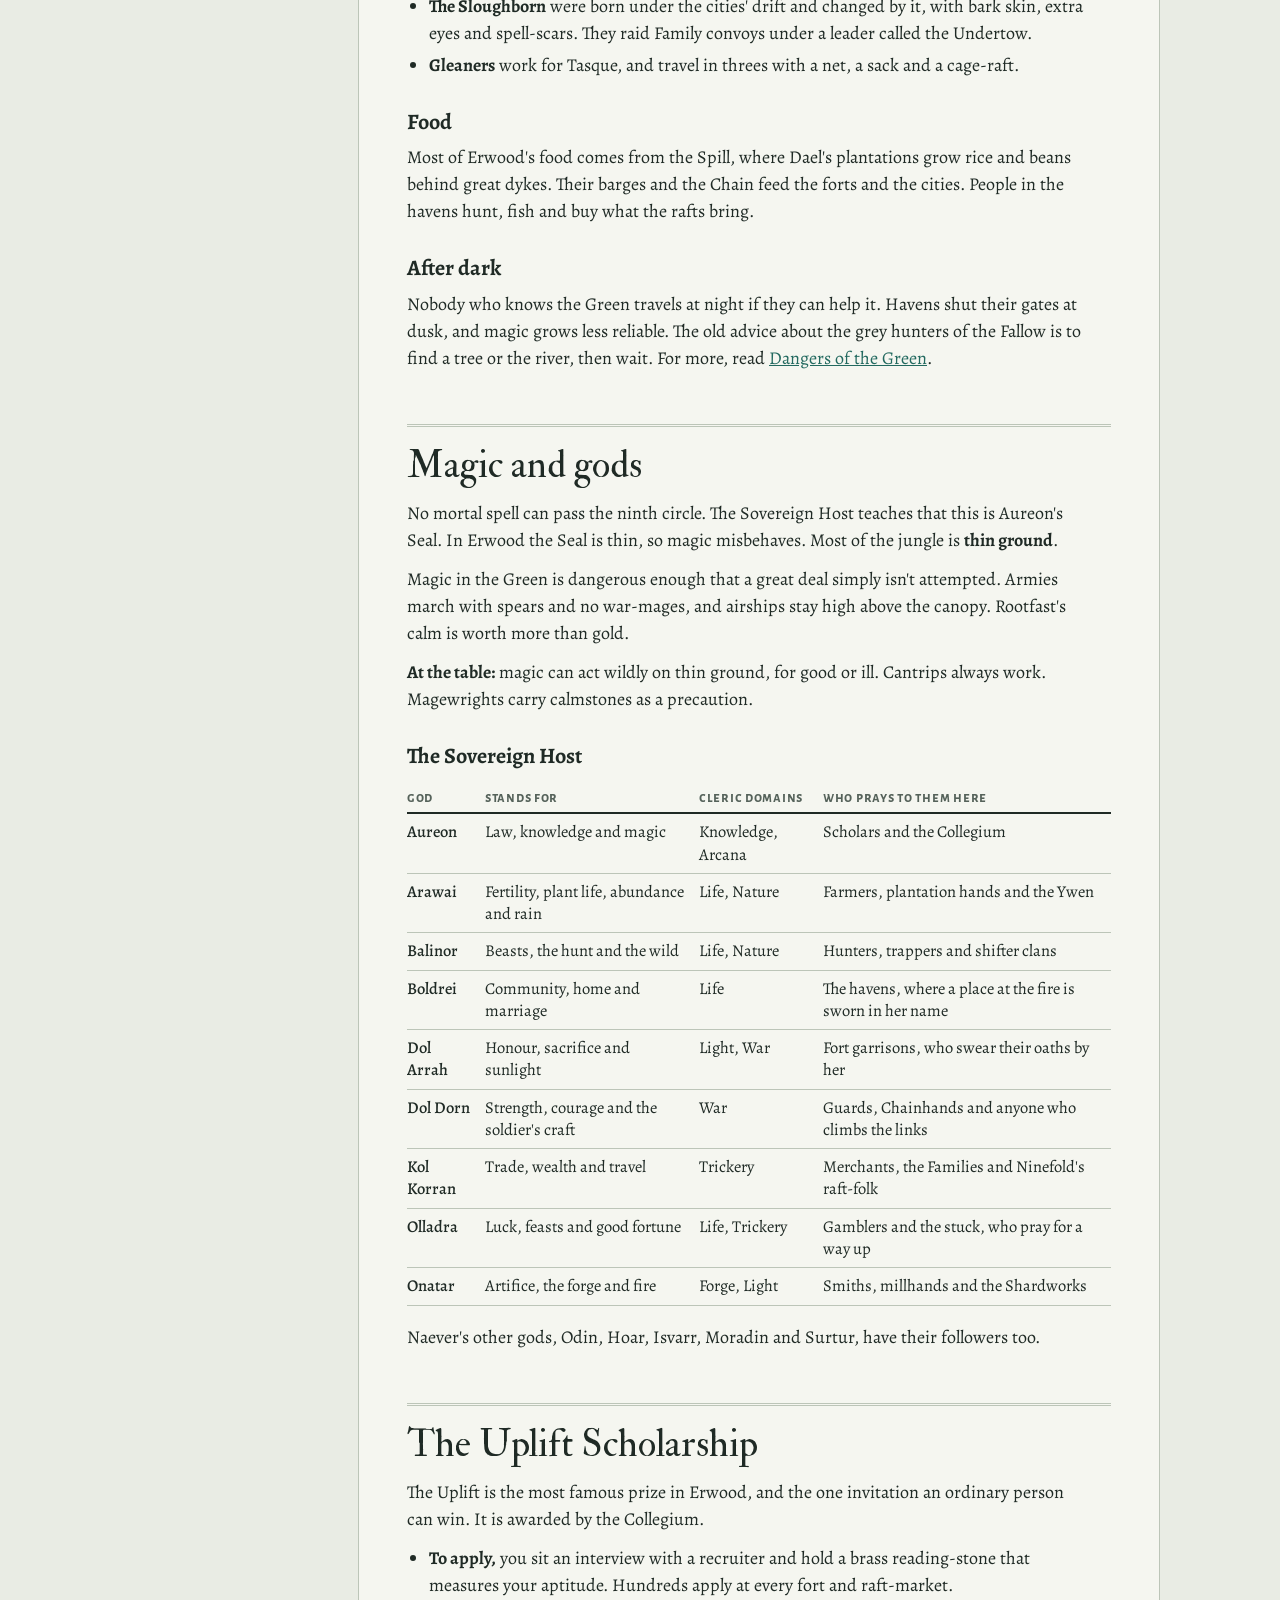
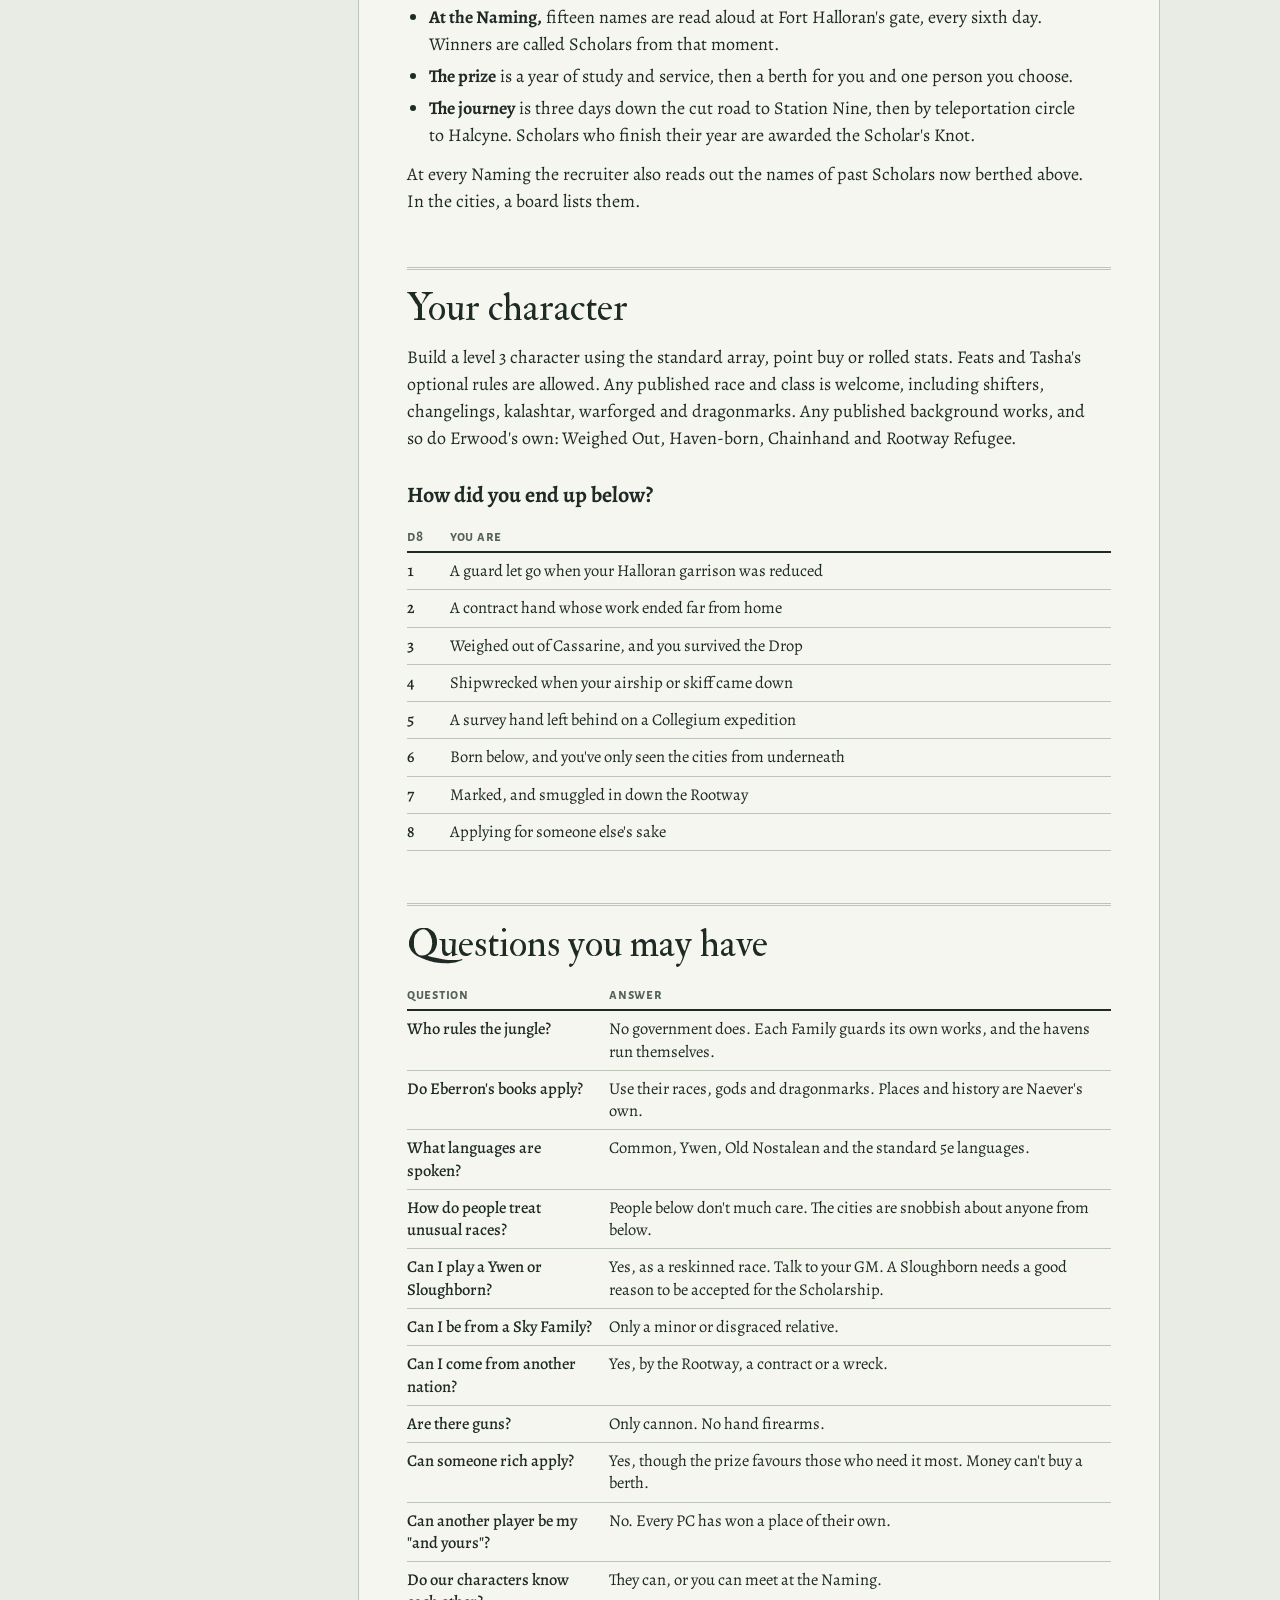
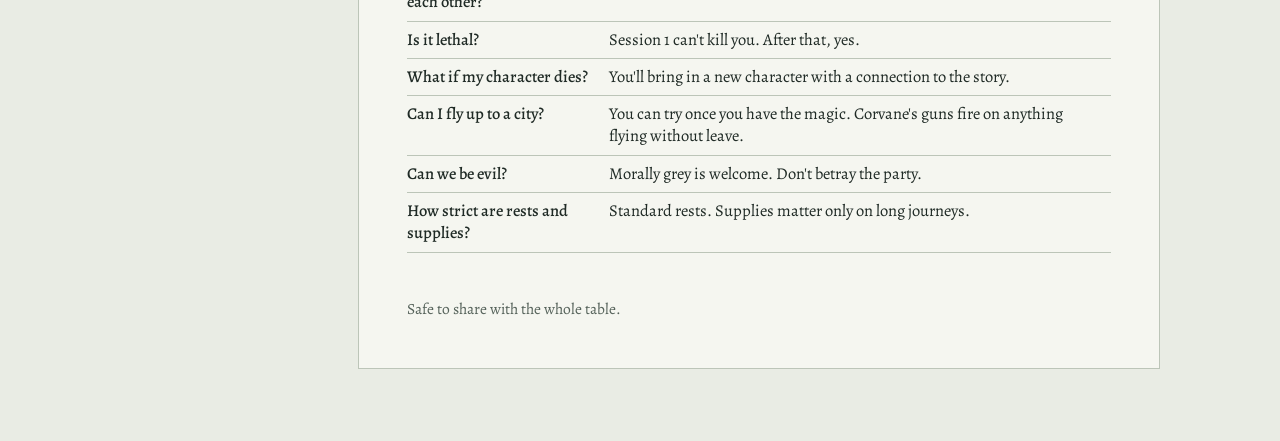
==== commit 99750391: "Add Dangers of the Green and update the primer Co-Authored-By: Claude Opus 5.5 <noreply@anthropic.co" ====
--- a/primer/index.html
+++ b/primer/index.html
@@ -138,7 +138,10 @@
 <li><strong>The Sloughborn</strong> were born under the cities' drift and changed by it, with bark skin, extra eyes and spell-scars. They raid Family convoys under a leader called the Undertow.</li>
 <li><strong>Gleaners</strong> work for Tasque, and travel in threes with a net, a sack and a cage-raft.</li>
 </ul>
-<p>The old advice about the grey hunters of the Fallow is to find a tree or the river, then wait.</p>
+<h3>Food</h3>
+<p>Most of Erwood's food comes from the Spill, where Dael's plantations grow rice and beans behind great dykes. Their barges and the Chain feed the forts and the cities. People in the havens hunt, fish and buy what the rafts bring.</p>
+<h3>After dark</h3>
+<p>Nobody who knows the Green travels at night if they can help it. Havens shut their gates at dusk, and magic grows less reliable. The old advice about the grey hunters of the Fallow is to find a tree or the river, then wait. For more, read <a href="https://theshadymallow.github.io/erwood-atlas/dangers/">Dangers of the Green</a>.</p>
 </section>
 
 <section id="magic"><h2>Magic and gods</h2>
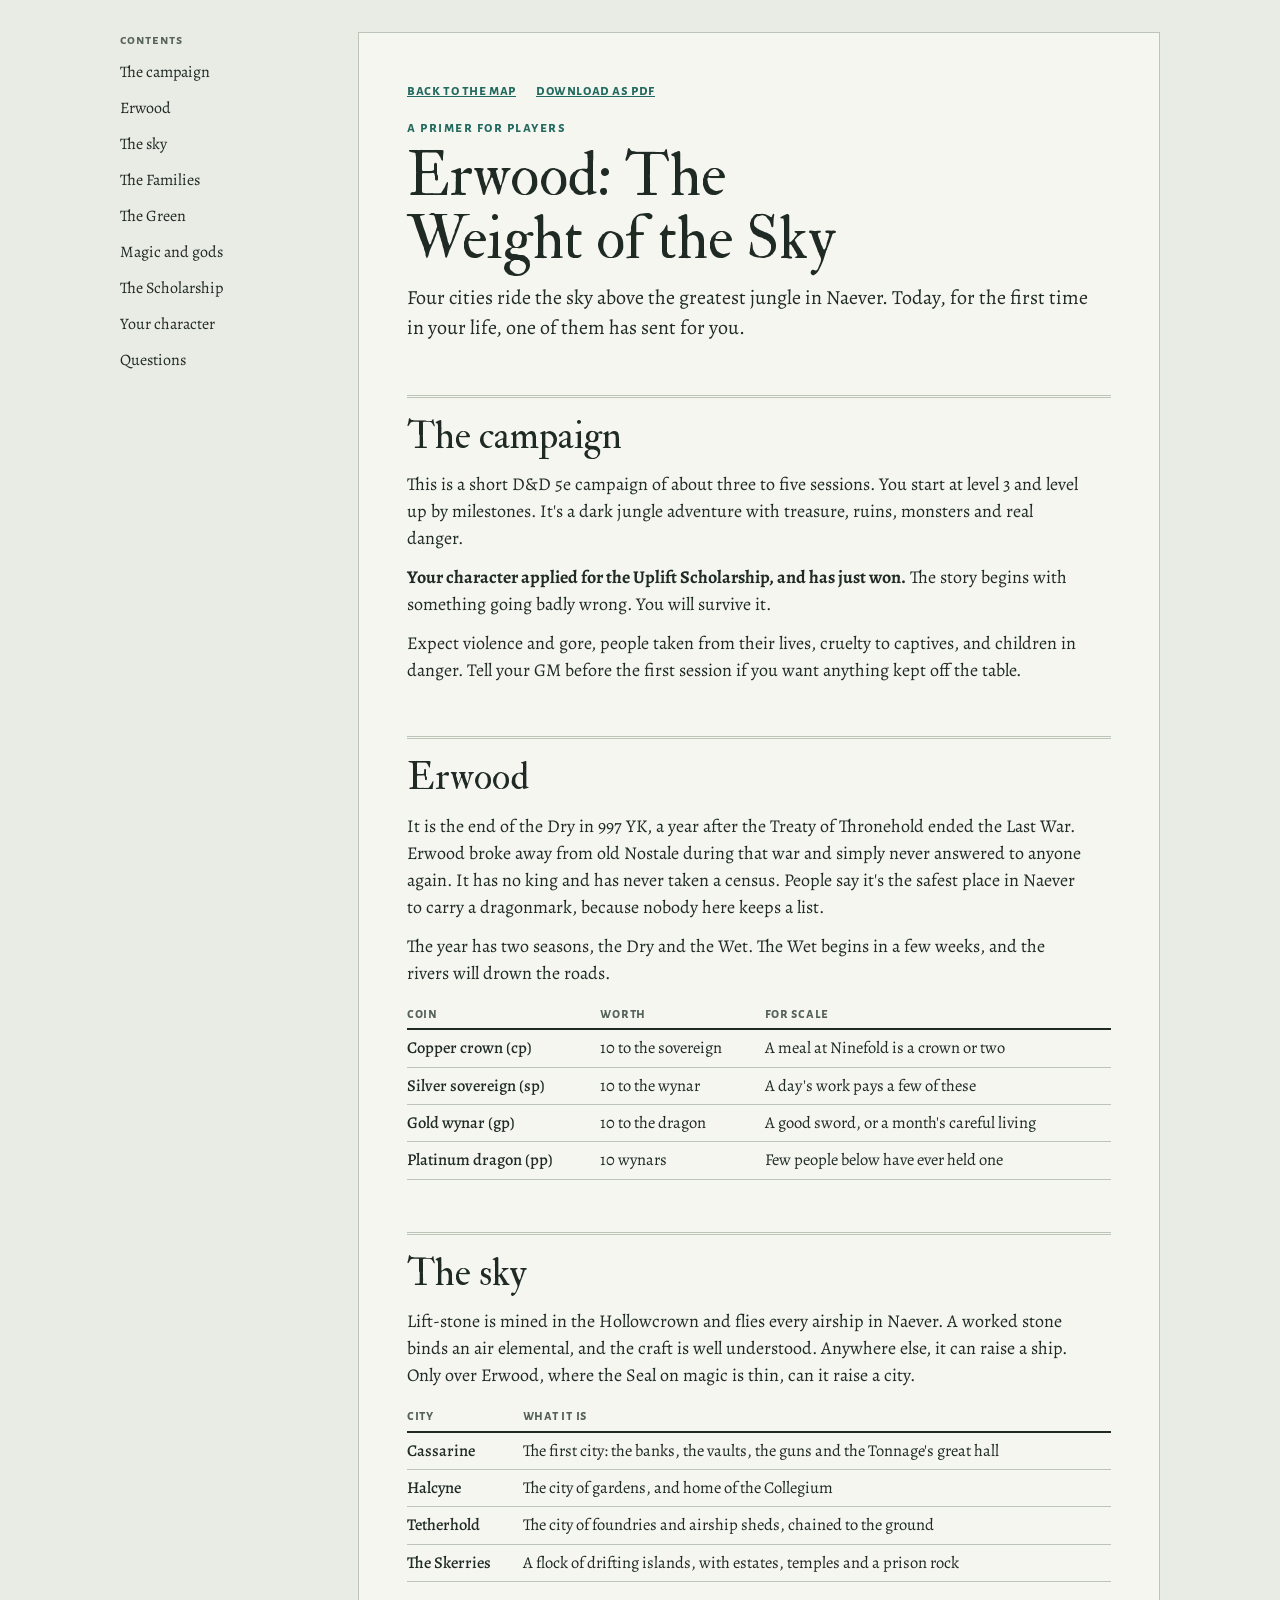
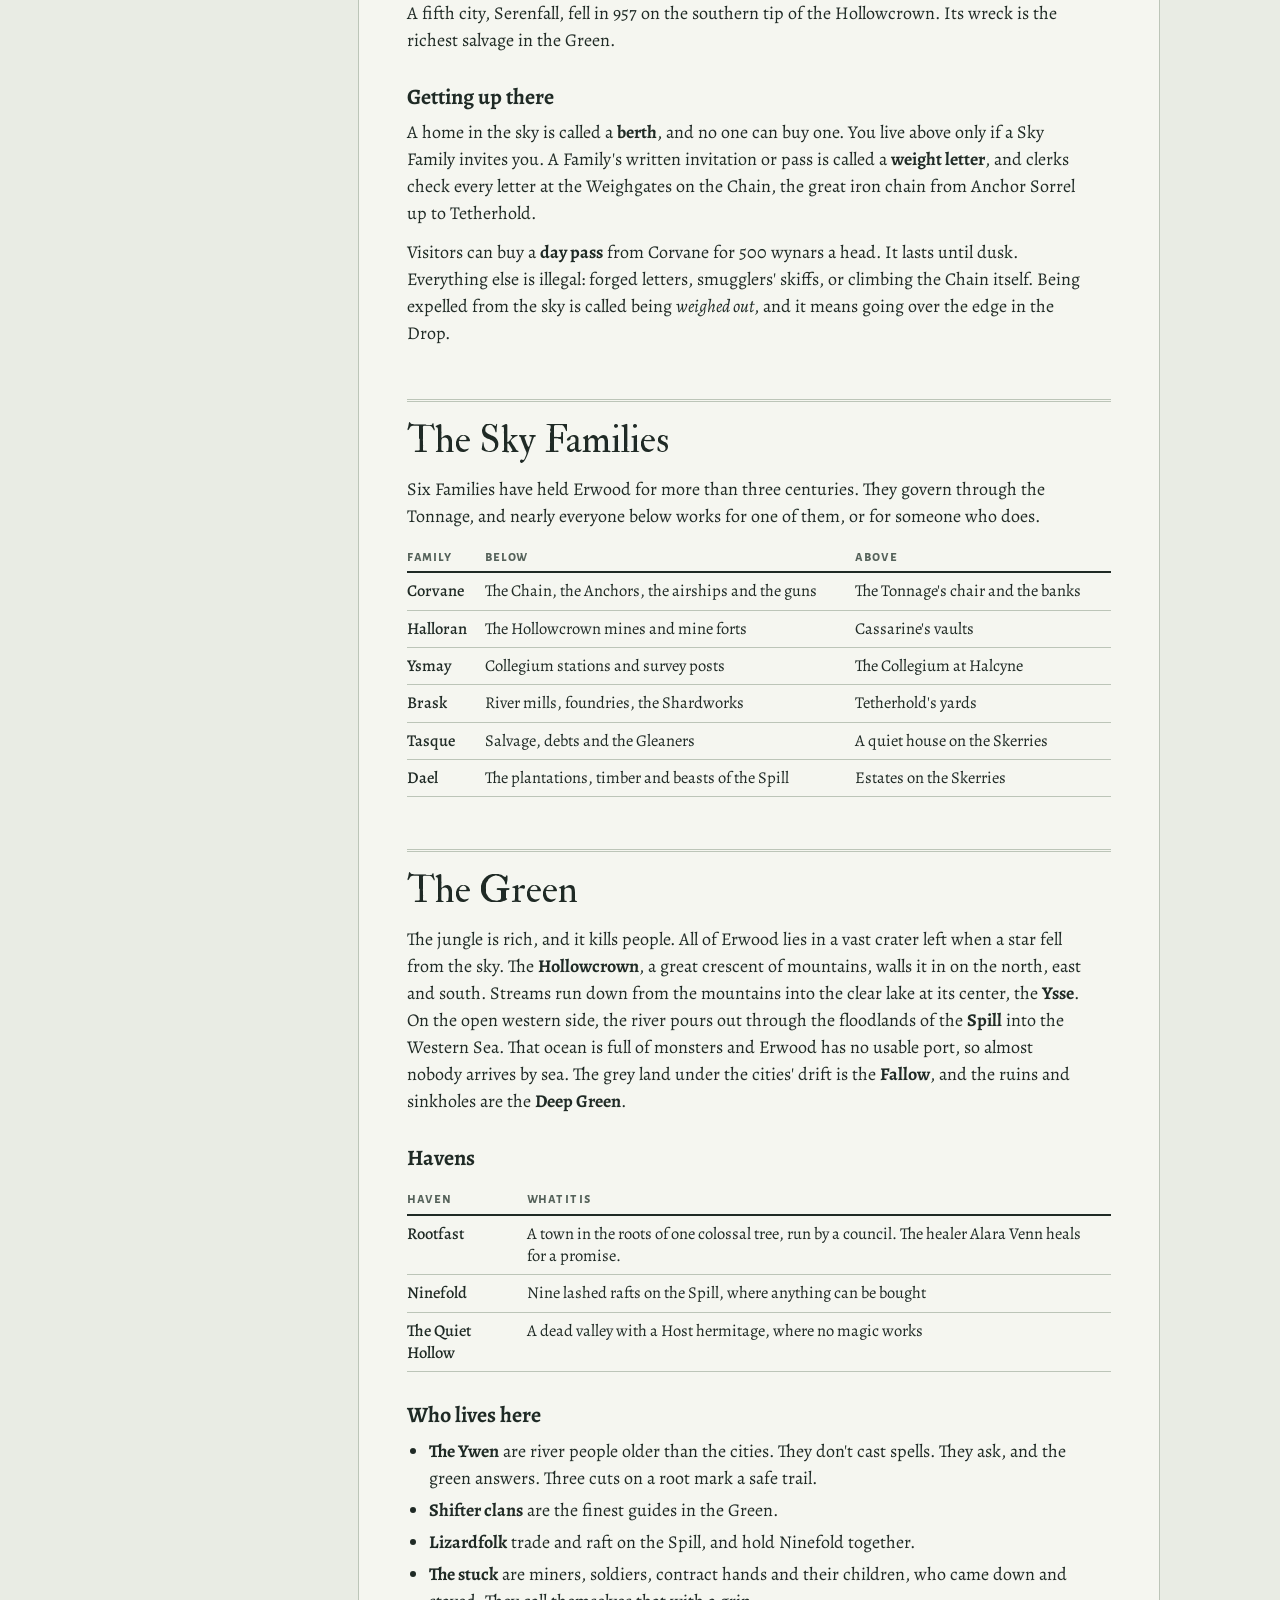
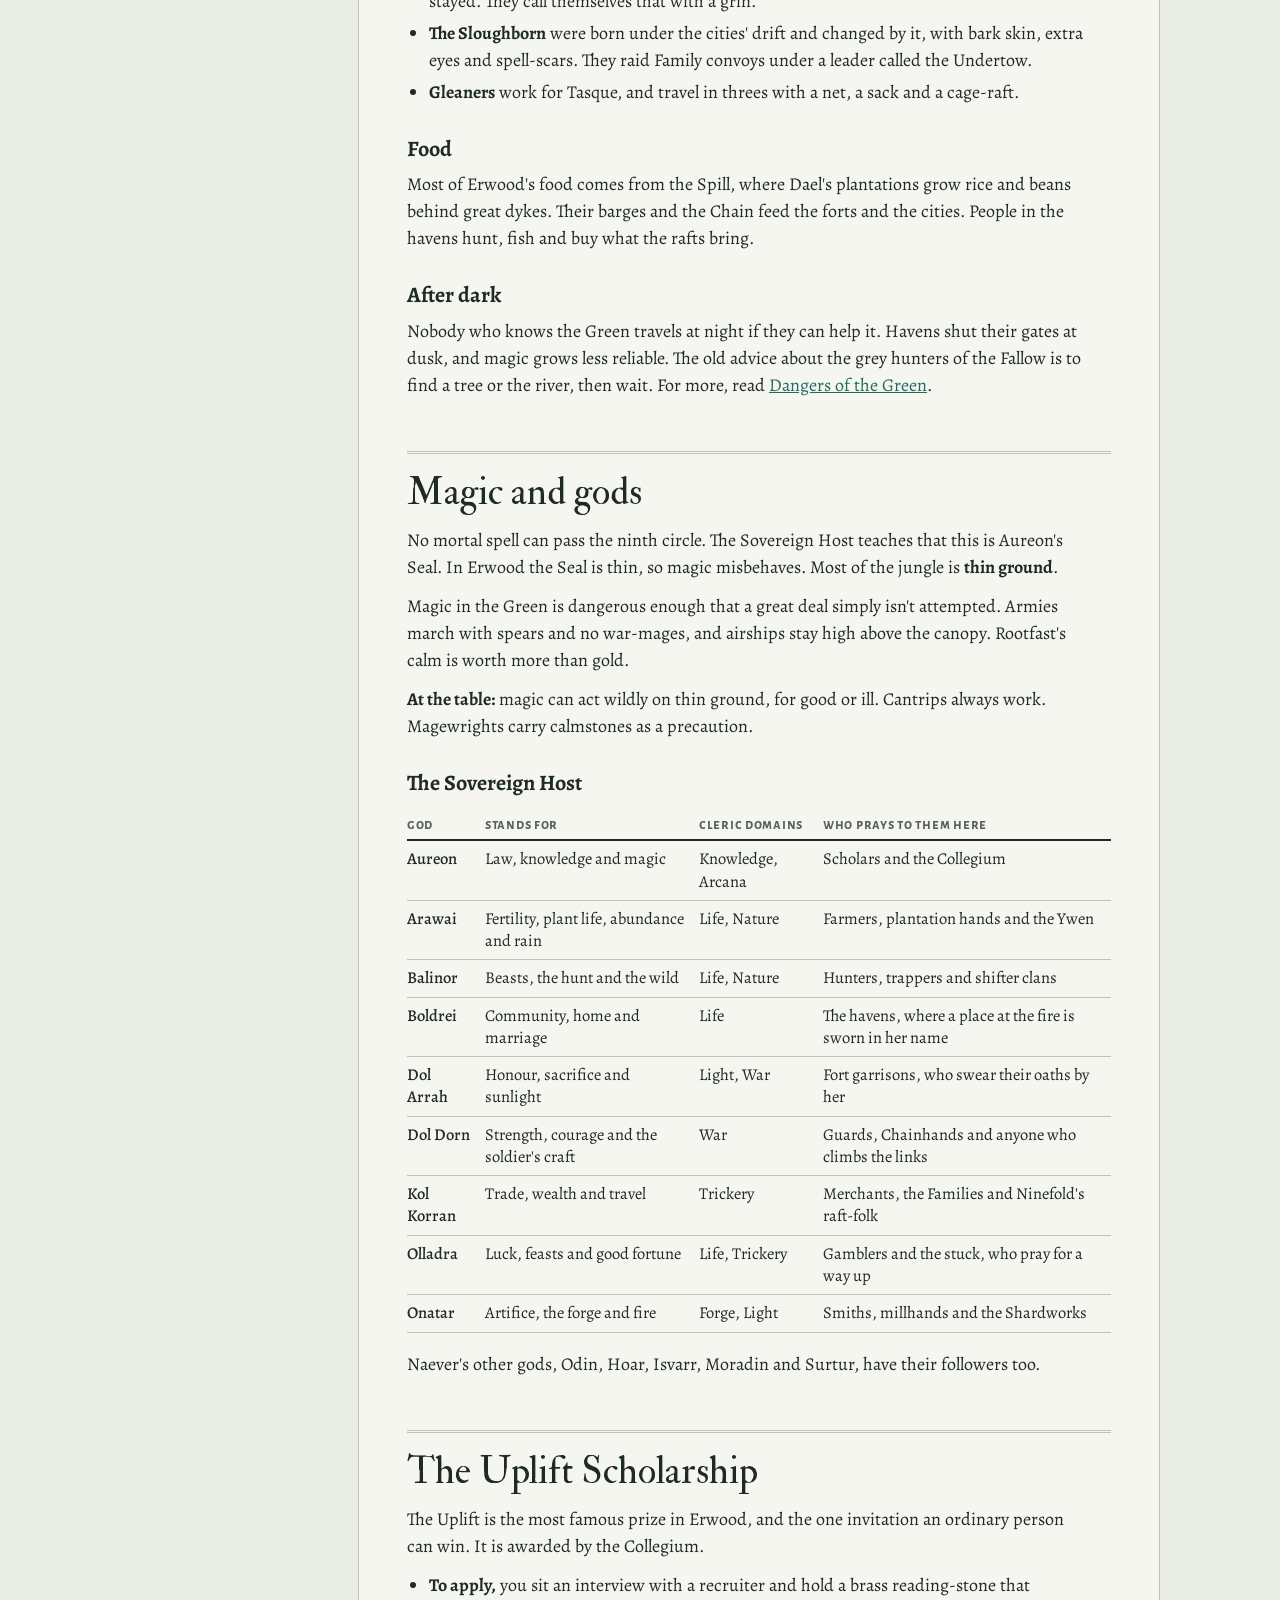
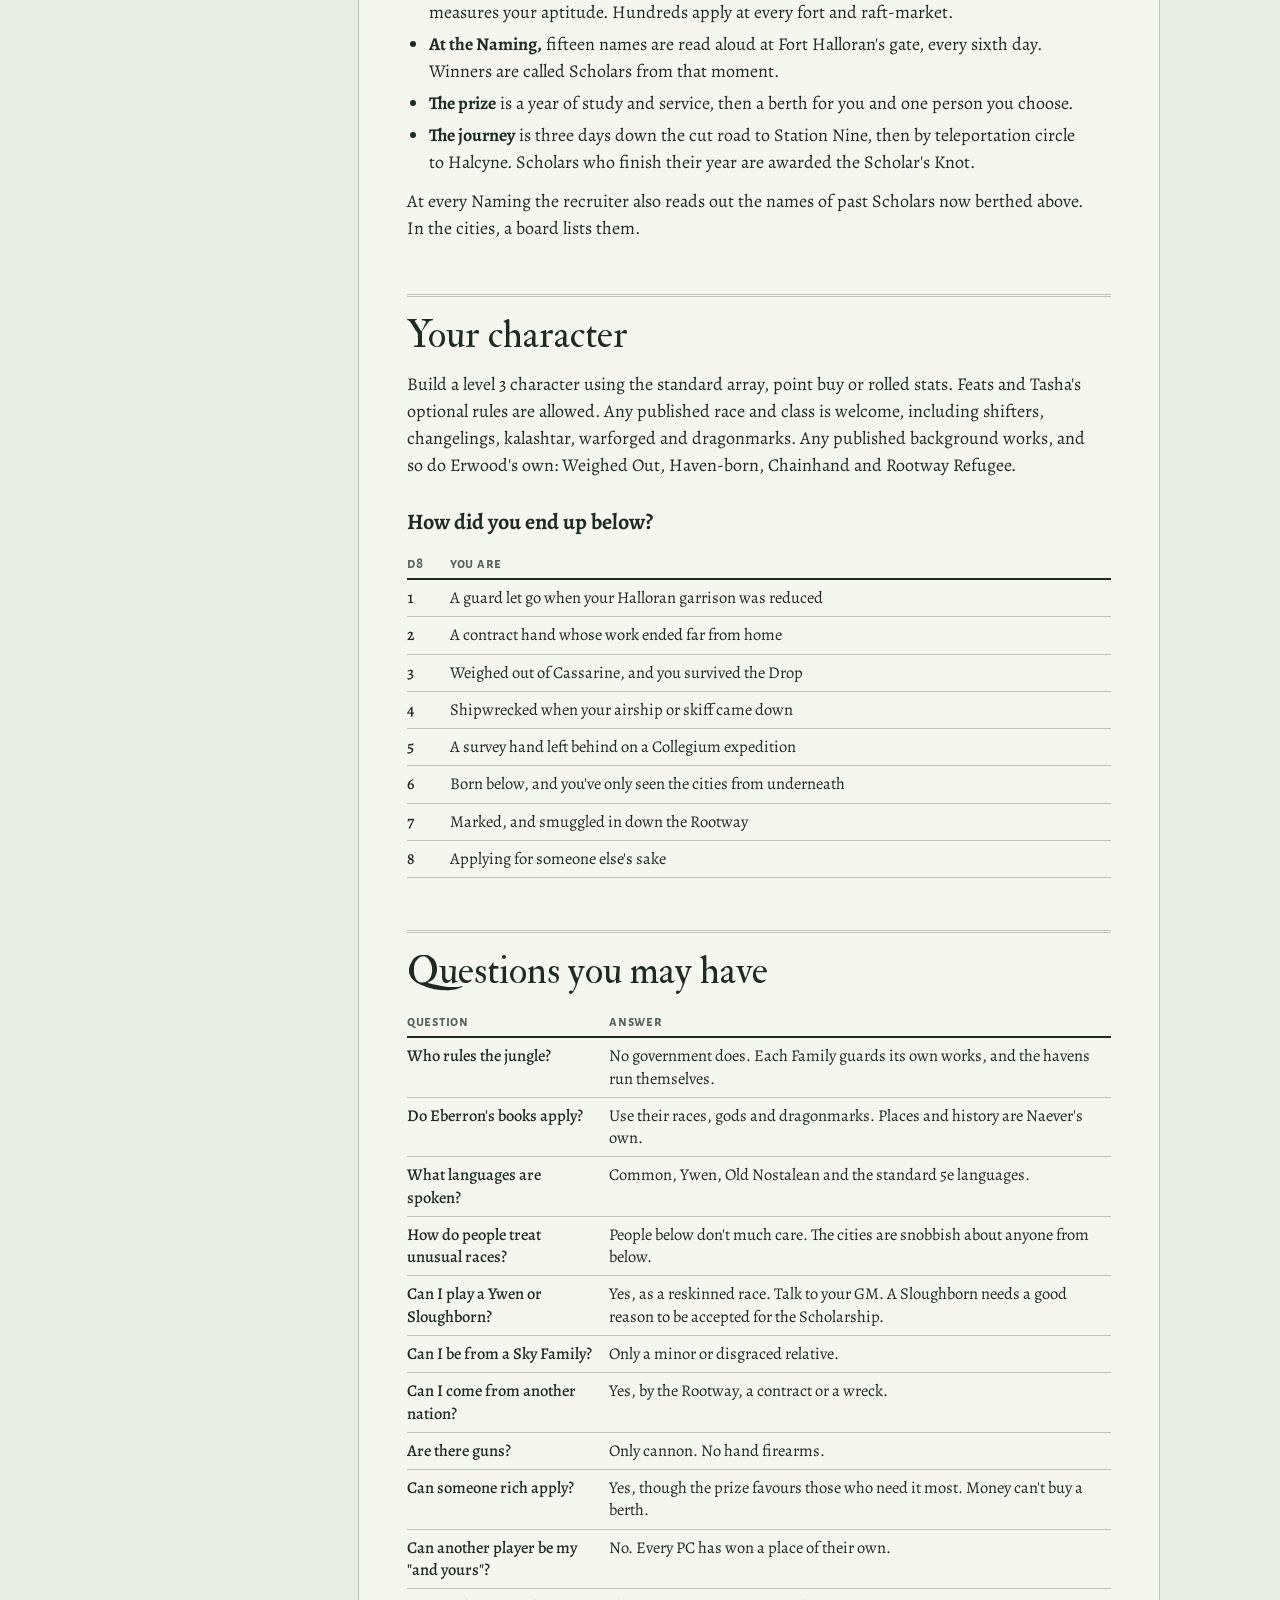
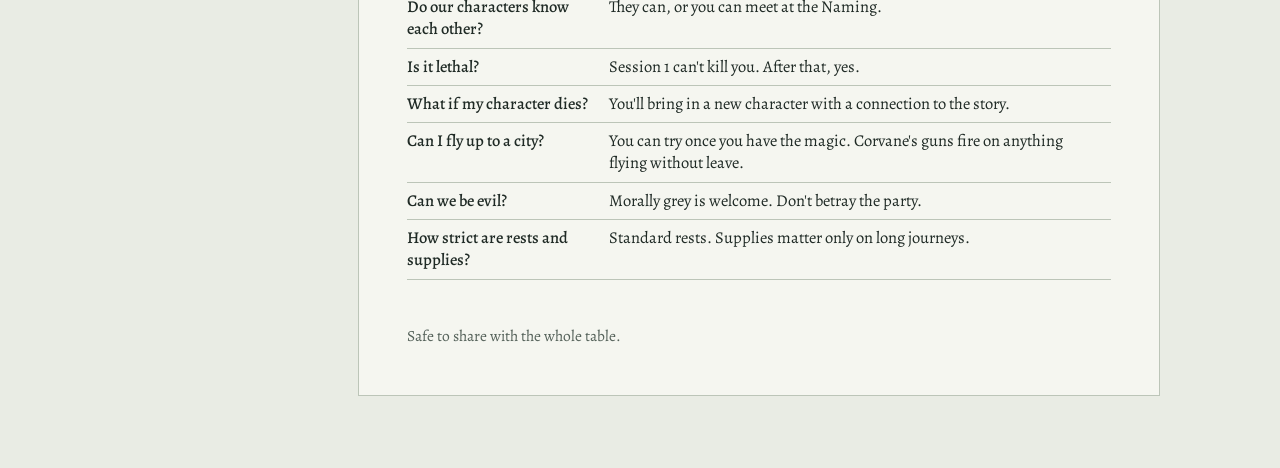
==== commit 826de375: "Move Rootfast south of the river and update the primer's length Co-Authored-By: Claude Opus 5.5 <nor" ====
--- a/primer/index.html
+++ b/primer/index.html
@@ -79,7 +79,7 @@
 <p class="lede">Four cities ride the sky above the greatest jungle in Naever. Today, for the first time in your life, one of them has sent for you.</p></header>
 
 <section id="pitch"><h2>The campaign</h2>
-<p>This is a short D&amp;D 5e campaign, about eight sessions, running from level 3 to level 8 by milestones. It's a dark jungle adventure with treasure, ruins, monsters and real danger.</p>
+<p>This is a short D&amp;D 5e campaign of about three to five sessions. You start at level 3 and level up by milestones. It's a dark jungle adventure with treasure, ruins, monsters and real danger.</p>
 <p><strong>Your character applied for the Uplift Scholarship, and has just won.</strong> The story begins with something going badly wrong. You will survive it.</p>
 <p>Expect violence and gore, people taken from their lives, cruelty to captives, and children in danger. Tell your GM before the first session if you want anything kept off the table.</p>
 </section>
